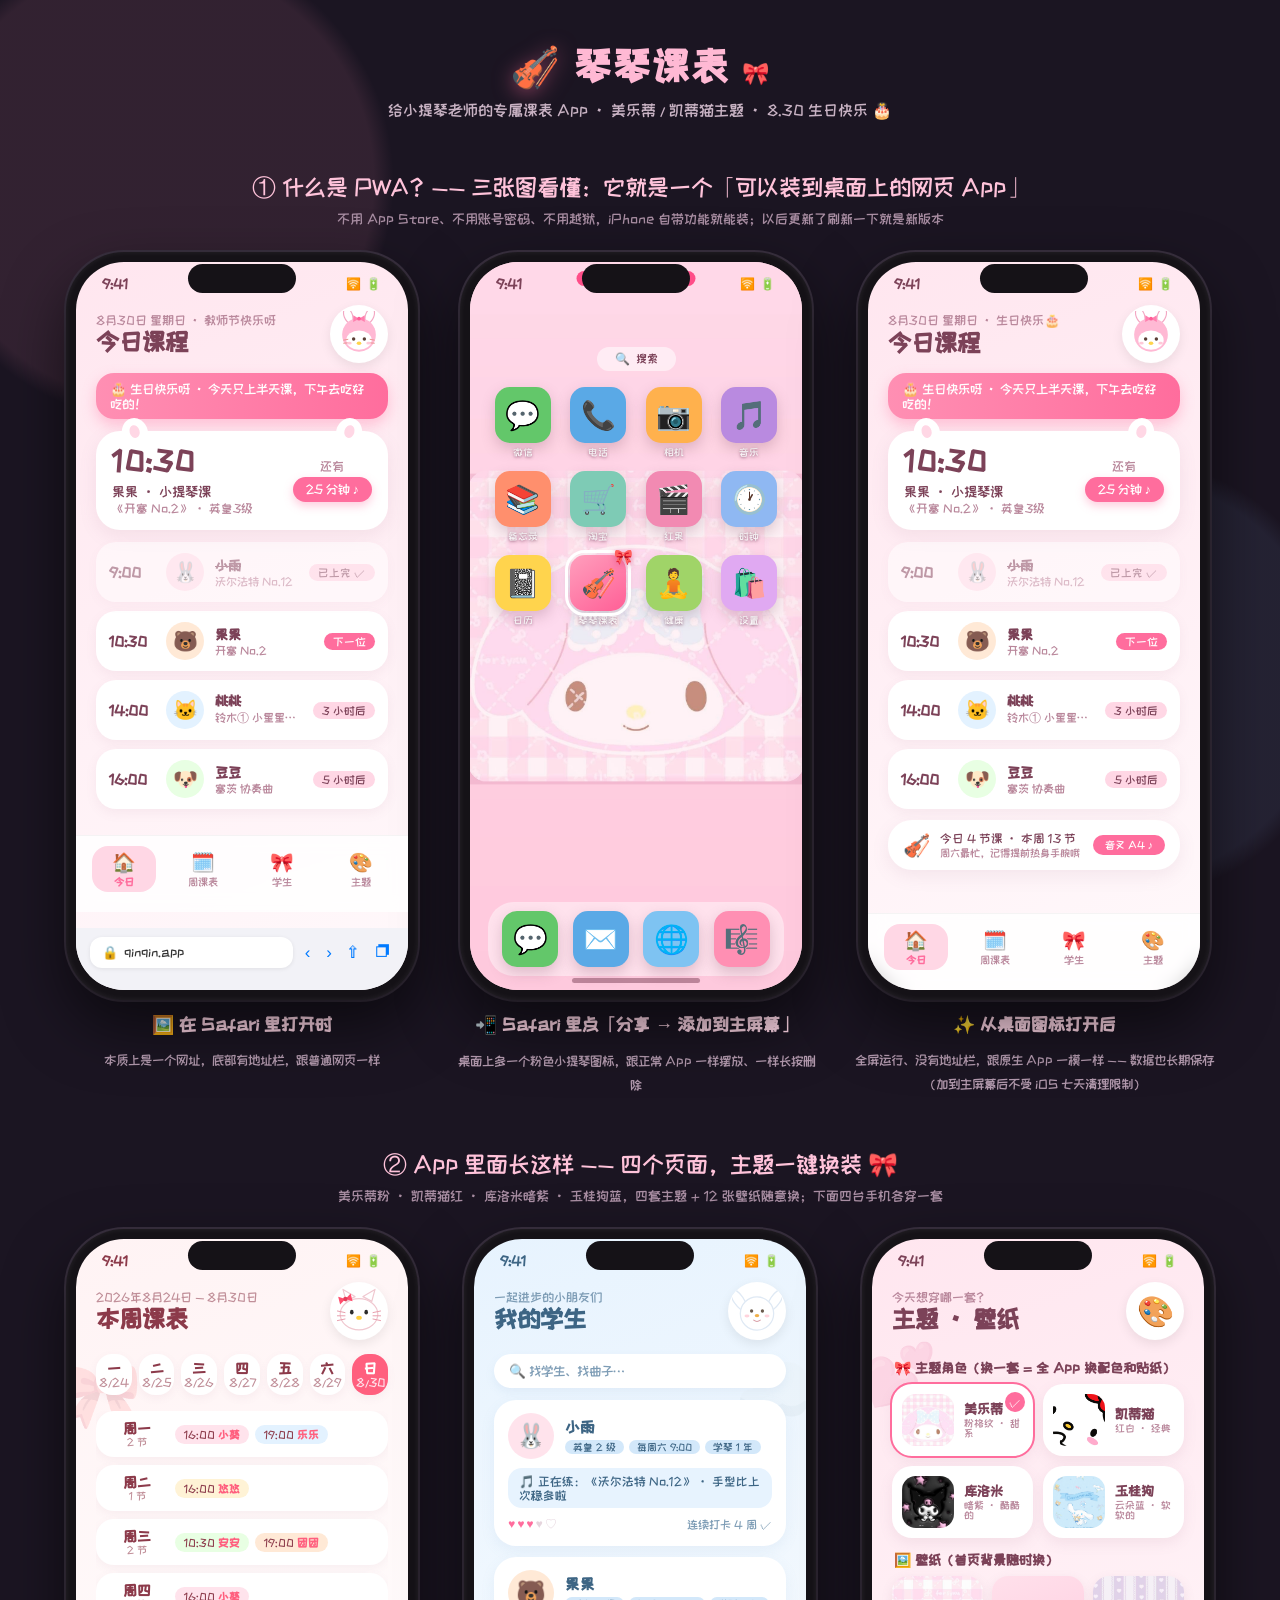
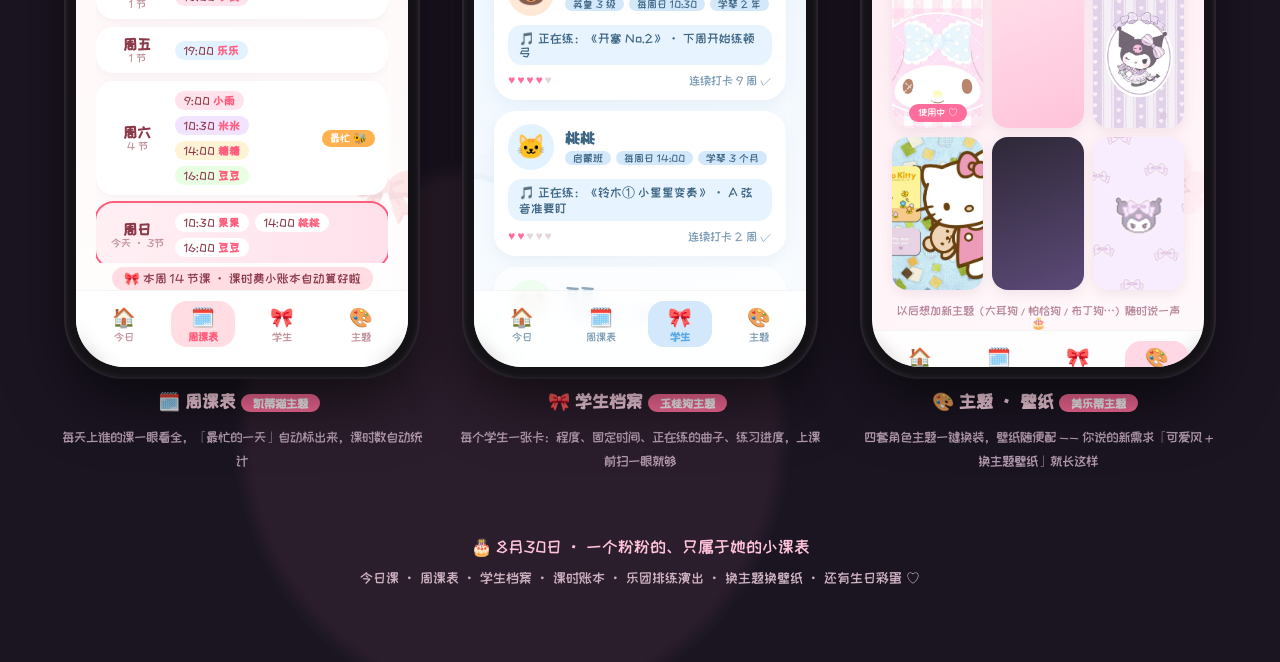
==== mockup/share.html @ 8aebed4a "琴琴课表 v1：给小提琴老师的可爱风课表 PWA - 四主题换装（美乐蒂/凯蒂猫/库洛米/玉桂狗）+ 9 张壁纸，站酷快乐体 - 今日课（倒计时/打卡+小记录）、周课表、学生档案（地点/时间区间/转场" ====
<!DOCTYPE html>
<html lang="zh-CN">
<head>
<meta charset="UTF-8">
<meta name="viewport" content="width=device-width, initial-scale=1.0">
<title>琴琴课表 🎻</title>
<style>
@font-face{
  font-family:'ZCOOL';
  src:url('assets/zcool.woff2') format('woff2');
  font-display:swap;
}
*{margin:0;padding:0;box-sizing:border-box}
body{
  font-family:'ZCOOL','Yuanti SC','PingFang SC','Microsoft YaHei',sans-serif;
  background:#1b1522;
  background-image:
    radial-gradient(circle at 12% 8%, rgba(255,143,179,.10) 0 220px, transparent 240px),
    radial-gradient(circle at 88% 30%, rgba(150,190,255,.08) 0 200px, transparent 220px),
    radial-gradient(circle at 40% 90%, rgba(255,143,179,.07) 0 260px, transparent 280px);
  color:#f2e9f0;
  padding:44px 30px 70px;
}
.wrap{max-width:1760px;margin:0 auto}
.hero{text-align:center;margin-bottom:14px}
.hero h1{font-size:40px;color:#ffb9d4;letter-spacing:2px}
.hero h1 .violin{filter:drop-shadow(0 4px 10px rgba(255,109,157,.5))}
.hero p{margin-top:10px;font-size:16px;color:#c9b3c4}
.sec{margin-top:52px}
.sec-t{font-size:24px;color:#ffc3da;margin-bottom:8px;text-align:center}
.sec-s{font-size:14px;color:#a98ea3;text-align:center;margin-bottom:26px}
.row{display:flex;gap:38px;flex-wrap:wrap;justify-content:center;align-items:flex-start}
.item{display:flex;flex-direction:column;align-items:center;gap:14px}
.item h3{font-size:18px;color:#ffd7e7}
.item p{font-size:13.5px;color:#b39aae;max-width:360px;text-align:center;line-height:1.75}
.tag{display:inline-block;background:#ff6d9d;color:#fff;font-size:12px;border-radius:20px;padding:3px 12px;margin-right:6px}

/* ---------------- 手机框 ---------------- */
.phone{
  width:352px;height:748px;background:#151217;border-radius:58px;padding:10px;
  box-shadow:0 26px 60px rgba(0,0,0,.55), 0 0 0 2px #3a3140, inset 0 0 6px rgba(255,255,255,.08);
  position:relative;flex-shrink:0;
}
.screen{
  width:100%;height:100%;border-radius:48px;overflow:hidden;position:relative;
  background:linear-gradient(160deg,var(--bg1) 0%,var(--bg2) 100%);
  display:flex;flex-direction:column;
}
.island{position:absolute;top:12px;left:50%;transform:translateX(-50%);width:108px;height:29px;background:#151217;border-radius:18px;z-index:60}
.homebar{position:absolute;bottom:7px;left:50%;transform:translateX(-50%);width:128px;height:5px;border-radius:3px;background:var(--hb);z-index:60}
.sb{display:flex;justify-content:space-between;align-items:center;padding:15px 26px 4px;font-size:14px;font-weight:700;color:var(--text);position:relative;z-index:50}
.sb .ic{letter-spacing:1px;font-size:12px}
.deco{position:absolute;z-index:1;user-select:none;pointer-events:none}

/* ---------------- 主题变量 ---------------- */
.t-melody{--bg1:#ffe6ef;--bg2:#fff9fb;--accent:#ff6d9d;--accent2:#ff8fb3;--chip:#ffd7e5;--text:#7c4258;--sub:#b9879b;--card:#ffffff;--hb:rgba(124,66,88,.35)}
.t-kitty{--bg1:#fff3f4;--bg2:#ffffff;--accent:#ff5f7e;--accent2:#ff8298;--chip:#ffdde3;--text:#8c3a4a;--sub:#c08e98;--card:#ffffff;--hb:rgba(140,58,74,.35)}
.t-kuromi{--bg1:#2e2837;--bg2:#403a4c;--accent:#c79bee;--accent2:#a97fe0;--chip:#4a4258;--text:#f3ecfb;--sub:#a997c2;--card:#463f54;--hb:rgba(243,236,251,.4)}
.t-cinnamo{--bg1:#e7f3fe;--bg2:#fbfdff;--accent:#5aa9e6;--accent2:#82bff0;--chip:#d3e8fa;--text:#3d6584;--sub:#7d9cb5;--card:#ffffff;--hb:rgba(61,101,132,.35)}

/* ---------------- 通用组件 ---------------- */
.pagehead{display:flex;justify-content:space-between;align-items:center;padding:10px 20px 6px;position:relative;z-index:2}
.pagehead .dt{font-size:13px;color:var(--sub)}
.pagehead h2{font-size:25px;color:var(--text);margin-top:2px}
.pagehead .sticker{width:58px;height:58px;border-radius:50%;background:#fff;box-shadow:0 4px 12px rgba(0,0,0,.08);display:flex;align-items:center;justify-content:center;overflow:hidden}
.pill{display:inline-flex;align-items:center;gap:4px;background:var(--chip);color:var(--text);border-radius:20px;padding:4px 12px;font-size:12.5px}
.pill.acc{background:var(--accent);color:#fff}
.card{background:var(--card);border-radius:24px;box-shadow:0 6px 18px rgba(150,100,125,.10)}
.tabbar{
  margin-top:auto;position:relative;z-index:5;
  display:flex;justify-content:space-around;align-items:center;
  background:rgba(255,255,255,.82);backdrop-filter:blur(8px);
  padding:10px 8px 20px;border-top:1.5px solid rgba(0,0,0,.04);
}
.t-kuromi .tabbar{background:rgba(70,63,84,.82)}
.tab{display:flex;flex-direction:column;align-items:center;gap:2px;font-size:11px;color:var(--sub);width:64px;padding:5px 0;border-radius:16px}
.tab .ti{font-size:19px}
.tab.on{background:var(--chip);color:var(--accent);font-weight:700}
.t-kuromi .tab.on{background:var(--chip);color:var(--accent)}

/* ---------------- 今日页 ---------------- */
.birthday{margin:4px 20px 0;display:flex;align-items:center;gap:8px;background:linear-gradient(90deg,var(--accent2),var(--accent));color:#fff;border-radius:18px;padding:8px 14px;font-size:13.5px;box-shadow:0 6px 14px rgba(255,109,157,.35);position:relative;z-index:2}
.nextcard{margin:12px 20px 0;padding:15px 16px;position:relative;z-index:2}
.nextcard .nc-top{display:flex;justify-content:space-between;align-items:center}
.nc-time{font-size:30px;color:var(--text);font-weight:700;letter-spacing:1px}
.ear{position:absolute;top:-13px;width:26px;height:30px;background:var(--card);border-radius:50%;z-index:-1}
.ear::after{content:'';position:absolute;inset:7px 8px 10px;background:var(--chip);border-radius:50%}
.ear.l{left:26px;transform:rotate(-16deg)}
.ear.r{right:26px;transform:rotate(16deg)}
.nc-info{margin-top:8px;font-size:14.5px;color:var(--text)}
.nc-info .st{color:var(--sub);font-size:12.5px;margin-top:3px}
.nc-cd{display:flex;flex-direction:column;align-items:center;gap:4px}
.nc-cd .num{font-size:13px;color:var(--sub)}
.cdchip{background:var(--accent);color:#fff;border-radius:20px;padding:5px 13px;font-size:13px;box-shadow:0 4px 10px rgba(255,109,157,.35)}
.lList{margin:12px 20px 0;position:relative;z-index:2}
.lrow{display:flex;align-items:center;gap:11px;padding:11px 13px;border-radius:20px;margin-bottom:9px;background:var(--card);box-shadow:0 4px 12px rgba(150,100,125,.08)}
.lrow .lt{font-size:15px;font-weight:700;color:var(--text);width:46px}
.lrow .av{width:38px;height:38px;border-radius:50%;display:flex;align-items:center;justify-content:center;font-size:20px;flex-shrink:0}
.lrow .li{flex:1;min-width:0}
.lrow .nm{font-size:14.5px;color:var(--text);font-weight:700}
.lrow .pc{font-size:12px;color:var(--sub);margin-top:2px;white-space:nowrap;overflow:hidden;text-overflow:ellipsis}
.lrow.done{opacity:.5}
.lrow.done .nm{text-decoration:line-through}
.lrow .st-chip{font-size:11.5px;border-radius:16px;padding:3px 9px;background:var(--chip);color:var(--text);flex-shrink:0}
.lrow .st-chip.now{background:var(--accent);color:#fff}

/* ---------------- 周课表 ---------------- */
.days{display:flex;gap:7px;padding:8px 20px 4px;position:relative;z-index:2}
.day{flex:1;text-align:center;border-radius:16px;padding:7px 0 6px;background:var(--card);color:var(--sub);font-size:12.5px;box-shadow:0 3px 8px rgba(150,100,125,.07)}
.day b{display:block;font-size:15px;color:var(--text)}
.day.today{background:var(--accent);color:#ffe3ec}
.day.today b{color:#fff}
.week{margin:12px 20px 0;position:relative;z-index:2;overflow:hidden}
.wrow{display:flex;align-items:center;gap:10px;padding:10px 13px;border-radius:18px;margin-bottom:8px;background:var(--card);box-shadow:0 3px 10px rgba(150,100,125,.07)}
.wrow .wd{width:56px;text-align:center;flex-shrink:0}
.wrow .wd .n{font-size:15px;font-weight:700;color:var(--text)}
.wrow .wd .d{font-size:11px;color:var(--sub)}
.wrow.today{background:linear-gradient(90deg,#fff0f4,#ffe0eb);outline:2px solid var(--accent)}
.wchips{display:flex;flex-wrap:wrap;gap:6px}
.wchip{font-size:11.5px;color:var(--text);background:var(--c,#ffe3ec);border-radius:14px;padding:4px 9px}
.wchip b{color:var(--accent)}
.wrow .busy{margin-left:auto;font-size:11px;color:#fff;background:#ffb14d;border-radius:12px;padding:2px 8px;flex-shrink:0}

/* ---------------- 学生页 ---------------- */
.search{margin:8px 20px 0;background:var(--card);border-radius:20px;padding:9px 15px;font-size:13.5px;color:var(--sub);position:relative;z-index:2;box-shadow:0 4px 10px rgba(120,160,200,.10)}
.slist{margin:12px 20px 0;position:relative;z-index:2}
.scard{padding:13px 14px;border-radius:22px;margin-bottom:11px;background:var(--card);box-shadow:0 5px 14px rgba(120,160,200,.10)}
.scard .top{display:flex;align-items:center;gap:11px}
.scard .av{width:46px;height:46px;border-radius:50%;display:flex;align-items:center;justify-content:center;font-size:24px;flex-shrink:0}
.scard .nm{font-size:16px;color:var(--text);font-weight:700}
.scard .chips{margin-top:5px;display:flex;gap:5px}
.scard .chips span{font-size:10.5px;background:var(--chip);color:var(--text);border-radius:12px;padding:2px 8px}
.scard .song{margin-top:9px;font-size:12.5px;color:var(--text);background:var(--bg1);border-radius:14px;padding:6px 11px}
.scard .meta{margin-top:8px;display:flex;justify-content:space-between;align-items:center;font-size:12px;color:var(--sub)}
.hearts{color:#ff6d9d;letter-spacing:2px}
.hearts .off{color:#e5d5dd}

/* ---------------- 主题页 ---------------- */
.tlabel{margin:14px 22px 8px;font-size:14px;color:var(--text);font-weight:700;position:relative;z-index:2}
.tgrid{margin:0 20px;display:grid;grid-template-columns:1fr 1fr;gap:10px;position:relative;z-index:2}
.tcard{border-radius:20px;padding:10px;display:flex;align-items:center;gap:10px;background:var(--card);box-shadow:0 5px 14px rgba(150,100,125,.10);position:relative;outline:2.5px solid transparent}
.tcard.sel{outline-color:var(--accent)}
.tcard .img{width:52px;height:52px;border-radius:14px;overflow:hidden;flex-shrink:0;display:flex;align-items:center;justify-content:center}
.tcard .img img{width:100%;height:100%;object-fit:cover}
.tcard .tn{font-size:14px;color:var(--text);font-weight:700}
.tcard .td{font-size:10.5px;color:var(--sub);margin-top:2px}
.tcard .ck{position:absolute;top:8px;right:8px;width:20px;height:20px;border-radius:50%;background:var(--accent);color:#fff;font-size:12px;display:flex;align-items:center;justify-content:center}
.wgrid{margin:0 20px;display:grid;grid-template-columns:repeat(3,1fr);gap:9px;position:relative;z-index:2}
.wthumb{border-radius:16px;overflow:hidden;position:relative;aspect-ratio:9/15;box-shadow:0 4px 12px rgba(150,100,125,.12)}
.wthumb img{width:100%;height:100%;object-fit:cover;display:block}
.wthumb .using{position:absolute;bottom:6px;left:50%;transform:translateX(-50%);background:var(--accent);color:#fff;font-size:10px;border-radius:12px;padding:2px 9px;white-space:nowrap}
.thint{margin:14px 22px 0;font-size:12px;color:var(--sub);text-align:center;position:relative;z-index:2}

/* ---------------- PWA 三兄弟 ---------------- */
.urlbar{
  margin-top:auto;position:relative;z-index:5;background:#f2f2f7;
  padding:9px 14px 22px;display:flex;align-items:center;gap:8px;
}
.urlbar .ub{flex:1;background:#fff;border-radius:12px;padding:8px 12px;font-size:13px;color:#333;display:flex;align-items:center;gap:6px;box-shadow:0 1px 4px rgba(0,0,0,.08)}
.urlbar .tools{display:flex;gap:16px;font-size:17px;color:#007aff;padding:0 4px}
.homewall{position:absolute;inset:0;background:url('assets/wall_melody_face.jpg') center/cover;z-index:0}
.homewall::after{content:'';position:absolute;inset:0;background:rgba(255,182,205,.18)}
.hs{position:relative;z-index:2;flex:1;display:flex;flex-direction:column;padding:52px 18px 0}
.hs .searchpill{align-self:center;background:rgba(255,255,255,.55);border-radius:20px;padding:5px 18px;font-size:12px;color:#7c4258;margin-bottom:16px}
.grid{display:grid;grid-template-columns:repeat(4,1fr);gap:14px 6px;justify-items:center}
.appitem{display:flex;flex-direction:column;align-items:center;gap:4px;width:64px}
.appicon{width:56px;height:56px;border-radius:15px;display:flex;align-items:center;justify-content:center;font-size:28px;box-shadow:0 6px 14px rgba(120,70,95,.25);position:relative}
.appitem .lb{font-size:10.5px;color:#fff;text-shadow:0 1px 3px rgba(120,60,90,.7)}
.appicon.mine{background:linear-gradient(145deg,#ff9fbd,#ff5f96)}
.appicon.mine::after{content:'🎀';position:absolute;top:-7px;right:-7px;font-size:15px;filter:drop-shadow(0 2px 3px rgba(200,60,110,.5))}
.appitem.mine .appicon{outline:3px solid #fff;outline-offset:2px;animation:none}
.mineflag{position:absolute;top:-24px;left:50%;transform:translateX(-50%);background:#ff4d88;color:#fff;font-size:10px;border-radius:10px;padding:2px 8px;white-space:nowrap}
.dock{margin-top:auto;margin-bottom:14px;background:rgba(255,255,255,.45);border-radius:26px;padding:9px 10px;display:grid;grid-template-columns:repeat(4,1fr);gap:6px;justify-items:center}

/* 壁纸格里的渐变缩略图 */
.wthumb.grad1{background:linear-gradient(160deg,#ffe0eb,#ffc3da)}
.wthumb.grad2{background:linear-gradient(160deg,#fff3f4,#ffccd6)}
.wthumb.grad3{background:linear-gradient(160deg,#2e2837,#5c4a78)}
.wthumb.grad4{background:linear-gradient(160deg,#e7f3fe,#b8dbf8)}

footer{margin-top:56px;text-align:center;font-size:14px;color:#cfb3c2;line-height:2}
footer .big{font-size:17px;color:#ffc3da}
</style>
</head>
<body>
<div class="wrap">

<div class="hero">
  <h1><span class="violin">🎻</span> 琴琴课表 <span style="font-size:22px">🎀</span></h1>
  <p>给小提琴老师的专属课表 App · 美乐蒂 / 凯蒂猫主题 · 8.30 生日快乐 🎂</p>
</div>

<!-- ============ PART 1: PWA 是什么 ============ -->
<div class="sec">
  <div class="sec-t">① 什么是 PWA？—— 三张图看懂：它就是一个「可以装到桌面上的网页 App」</div>
  <div class="sec-s">不用 App Store、不用账号密码、不用越狱，iPhone 自带功能就能装；以后更新了刷新一下就是新版本</div>
  <div class="row">

    <div class="item">
      <div class="phone"><div class="island"></div>
        <div class="screen t-melody">
          <div class="sb"><span>9:41</span><span class="ic">🛜 🔋</span></div>
          <div class="pagehead">
            <div><div class="dt">8月30日 星期日 · 教师节快乐呀</div><h2>今日课程</h2></div>
            <div class="sticker"><svg width="46" height="46" viewBox="0 0 120 120">
              <ellipse cx="32" cy="12" rx="11" ry="20" fill="#fff" stroke="#f3a7c3" stroke-width="3" transform="rotate(-20 32 12)"/>
              <ellipse cx="88" cy="12" rx="11" ry="20" fill="#fff" stroke="#f3a7c3" stroke-width="3" transform="rotate(20 88 12)"/>
              <circle cx="60" cy="62" r="44" fill="#ffb9d4"/>
              <ellipse cx="60" cy="76" rx="33" ry="25" fill="#fff"/>
              <circle cx="46" cy="73" r="4.5" fill="#5b4037"/><circle cx="74" cy="73" r="4.5" fill="#5b4037"/>
              <ellipse cx="60" cy="84" rx="6" ry="4.5" fill="#ffd44d"/>
              <g stroke="#e8938f" stroke-width="2.5" stroke-linecap="round">
                <line x1="20" y1="76" x2="31" y2="74"/><line x1="20" y1="84" x2="31" y2="83"/>
                <line x1="100" y1="76" x2="89" y2="74"/><line x1="100" y1="84" x2="89" y2="83"/>
              </g>
              <ellipse cx="35" cy="84" rx="6" ry="3.5" fill="#ffc9d8"/><ellipse cx="85" cy="84" rx="6" ry="3.5" fill="#ffc9d8"/>
              <g transform="translate(60 20)"><path d="M0 0 L-15 -9 L-15 9 Z" fill="#ff7fae"/><path d="M0 0 L15 -9 L15 9 Z" fill="#ff7fae"/><circle r="5" fill="#ff5c96"/></g>
            </svg></div>
          </div>
          <div class="birthday">🎂 生日快乐呀 · 今天只上半天课，下午去吃好吃的！</div>
          <div class="card nextcard"><span class="ear l"></span><span class="ear r"></span>
            <div class="nc-top">
              <div><div class="nc-time">10:30</div><div class="nc-info">果果 · 小提琴课<div class="st">《开塞 No.2》 · 英皇3级</div></div></div>
              <div class="nc-cd"><span class="num">还有</span><span class="cdchip">25 分钟 ♪</span></div>
            </div>
          </div>
          <div class="lList">
            <div class="lrow done"><div class="lt">9:00</div><div class="av" style="background:#ffe3ec">🐰</div><div class="li"><div class="nm">小雨</div><div class="pc">沃尔法特 No.12</div></div><span class="st-chip">已上完 ✓</span></div>
            <div class="lrow"><div class="lt">10:30</div><div class="av" style="background:#ffe9d6">🐻</div><div class="li"><div class="nm">果果</div><div class="pc">开塞 No.2</div></div><span class="st-chip now">下一位</span></div>
            <div class="lrow"><div class="lt">14:00</div><div class="av" style="background:#e3f2ff">🐱</div><div class="li"><div class="nm">桃桃</div><div class="pc">铃木① 小星星变奏</div></div><span class="st-chip">3 小时后</span></div>
            <div class="lrow"><div class="lt">16:00</div><div class="av" style="background:#e8ffe3">🐶</div><div class="li"><div class="nm">豆豆</div><div class="pc">塞茨 协奏曲</div></div><span class="st-chip">5 小时后</span></div>
          </div>
          <div class="tabbar">
            <div class="tab on"><span class="ti">🏠</span>今日</div>
            <div class="tab"><span class="ti">🗓️</span>周课表</div>
            <div class="tab"><span class="ti">🎀</span>学生</div>
            <div class="tab"><span class="ti">🎨</span>主题</div>
          </div>
          <div class="urlbar">
            <div class="ub">🔒 &nbsp;qinqin.app</div>
            <div class="tools"><span>‹</span><span>›</span><span>⇧</span><span>❐</span></div>
          </div>
        </div>
        <div class="homebar" style="display:none"></div>
      </div>
      <h3>🖼️ 在 Safari 里打开时</h3>
      <p>本质上是一个网址，底部有地址栏，跟普通网页一样</p>
    </div>

    <div class="item">
      <div class="phone"><div class="island"></div>
        <div class="screen t-melody" style="background:#fcd8e4">
          <div class="homewall"></div>
          <div class="sb" style="color:#7c4258"><span>9:41</span><span class="ic">🛜 🔋</span></div>
          <div class="hs">
            <div class="searchpill">🔍 &nbsp;搜索</div>
            <div class="grid">
              <div class="appitem"><div class="appicon" style="background:#63c76a">💬</div><span class="lb">微信</span></div>
              <div class="appitem"><div class="appicon" style="background:#5aa9e6">📞</div><span class="lb">电话</span></div>
              <div class="appitem"><div class="appicon" style="background:#ffb14d">📷</div><span class="lb">相机</span></div>
              <div class="appitem"><div class="appicon" style="background:#b98ae0">🎵</div><span class="lb">音乐</span></div>
              <div class="appitem"><div class="appicon" style="background:#ff8f6d">📚</div><span class="lb">备忘录</span></div>
              <div class="appitem"><div class="appicon" style="background:#7ecbb5">🛒</div><span class="lb">淘宝</span></div>
              <div class="appitem"><div class="appicon" style="background:#f28ab2">🎬</div><span class="lb">红果</span></div>
              <div class="appitem"><div class="appicon" style="background:#8fb8f2">🕐</div><span class="lb">时钟</span></div>
              <div class="appitem"><div class="appicon" style="background:#ffd44d">📓</div><span class="lb">日历</span></div>
              <div class="appitem mine">
                <span class="mineflag">👆 分享 → 添加到主屏幕</span>
                <div class="appicon mine">🎻</div><span class="lb">琴琴课表</span>
              </div>
              <div class="appitem"><div class="appicon" style="background:#a0d468">🧘</div><span class="lb">健康</span></div>
              <div class="appitem"><div class="appicon" style="background:#e0a9f2">🛍️</div><span class="lb">设置</span></div>
            </div>
            <div class="dock">
              <div class="appicon" style="background:#63c76a">💬</div>
              <div class="appicon" style="background:#5aa9e6">✉️</div>
              <div class="appicon" style="background:#7ec3f2">🌐</div>
              <div class="appicon" style="background:#ff8fb3">🎼</div>
            </div>
          </div>
          <div class="homebar" style="background:rgba(124,66,88,.5)"></div>
        </div>
      </div>
      <h3>📲 Safari 里点「分享 → 添加到主屏幕」</h3>
      <p>桌面上多一个粉色小提琴图标，跟正常 App 一样摆放、一样长按删除</p>
    </div>

    <div class="item">
      <div class="phone"><div class="island"></div>
        <div class="screen t-melody">
          <div class="sb"><span>9:41</span><span class="ic">🛜 🔋</span></div>
          <div class="pagehead">
            <div><div class="dt">8月30日 星期日 · 生日快乐🎂</div><h2>今日课程</h2></div>
            <div class="sticker"><svg width="46" height="46" viewBox="0 0 120 120">
              <ellipse cx="32" cy="12" rx="11" ry="20" fill="#fff" stroke="#f3a7c3" stroke-width="3" transform="rotate(-20 32 12)"/>
              <ellipse cx="88" cy="12" rx="11" ry="20" fill="#fff" stroke="#f3a7c3" stroke-width="3" transform="rotate(20 88 12)"/>
              <circle cx="60" cy="62" r="44" fill="#ffb9d4"/>
              <ellipse cx="60" cy="76" rx="33" ry="25" fill="#fff"/>
              <circle cx="46" cy="73" r="4.5" fill="#5b4037"/><circle cx="74" cy="73" r="4.5" fill="#5b4037"/>
              <ellipse cx="60" cy="84" rx="6" ry="4.5" fill="#ffd44d"/>
              <ellipse cx="35" cy="84" rx="6" ry="3.5" fill="#ffc9d8"/><ellipse cx="85" cy="84" rx="6" ry="3.5" fill="#ffc9d8"/>
              <g transform="translate(60 20)"><path d="M0 0 L-15 -9 L-15 9 Z" fill="#ff7fae"/><path d="M0 0 L15 -9 L15 9 Z" fill="#ff7fae"/><circle r="5" fill="#ff5c96"/></g>
            </svg></div>
          </div>
          <div class="birthday">🎂 生日快乐呀 · 今天只上半天课，下午去吃好吃的！</div>
          <div class="card nextcard"><span class="ear l"></span><span class="ear r"></span>
            <div class="nc-top">
              <div><div class="nc-time">10:30</div><div class="nc-info">果果 · 小提琴课<div class="st">《开塞 No.2》 · 英皇3级</div></div></div>
              <div class="nc-cd"><span class="num">还有</span><span class="cdchip">25 分钟 ♪</span></div>
            </div>
          </div>
          <div class="lList">
            <div class="lrow done"><div class="lt">9:00</div><div class="av" style="background:#ffe3ec">🐰</div><div class="li"><div class="nm">小雨</div><div class="pc">沃尔法特 No.12</div></div><span class="st-chip">已上完 ✓</span></div>
            <div class="lrow"><div class="lt">10:30</div><div class="av" style="background:#ffe9d6">🐻</div><div class="li"><div class="nm">果果</div><div class="pc">开塞 No.2</div></div><span class="st-chip now">下一位</span></div>
            <div class="lrow"><div class="lt">14:00</div><div class="av" style="background:#e3f2ff">🐱</div><div class="li"><div class="nm">桃桃</div><div class="pc">铃木① 小星星变奏</div></div><span class="st-chip">3 小时后</span></div>
            <div class="lrow"><div class="lt">16:00</div><div class="av" style="background:#e8ffe3">🐶</div><div class="li"><div class="nm">豆豆</div><div class="pc">塞茨 协奏曲</div></div><span class="st-chip">5 小时后</span></div>
          </div>
          <div class="lList" style="margin-top:2px">
            <div class="card" style="padding:12px 15px;display:flex;align-items:center;gap:10px">
              <span style="font-size:22px">🎻</span>
              <div style="flex:1;font-size:12.5px;color:#7c4258">今日 4 节课 · 本周 13 节<div style="color:#b9879b;font-size:11px;margin-top:2px">周六最忙，记得提前热身手腕哦</div></div>
              <span class="pill acc" style="font-size:11px">音叉 A4 ♪</span>
            </div>
          </div>
          <div class="tabbar">
            <div class="tab on"><span class="ti">🏠</span>今日</div>
            <div class="tab"><span class="ti">🗓️</span>周课表</div>
            <div class="tab"><span class="ti">🎀</span>学生</div>
            <div class="tab"><span class="ti">🎨</span>主题</div>
          </div>
        </div>
        <div class="homebar"></div>
      </div>
      <h3>✨ 从桌面图标打开后</h3>
      <p>全屏运行、没有地址栏，跟原生 App 一模一样 —— 数据也长期保存（加到主屏幕后不受 iOS 七天清理限制）</p>
    </div>

  </div>
</div>

<!-- ============ PART 2: App 内页 ============ -->
<div class="sec">
  <div class="sec-t">② App 里面长这样 —— 四个页面，主题一键换装 🎀</div>
  <div class="sec-s">美乐蒂粉 · 凯蒂猫红 · 库洛米暗紫 · 玉桂狗蓝，四套主题 + 12 张壁纸随意换；下面四台手机各穿一套</div>
  <div class="row">

    <!-- 周课表 · 凯蒂猫 -->
    <div class="item">
      <div class="phone"><div class="island"></div>
        <div class="screen t-kitty">
          <div class="deco" style="top:120px;left:-14px;font-size:64px;opacity:.14">🎀</div>
          <div class="deco" style="bottom:140px;right:-10px;font-size:54px;opacity:.12">🎀</div>
          <div class="sb"><span>9:41</span><span class="ic">🛜 🔋</span></div>
          <div class="pagehead">
            <div><div class="dt">2026年8月24日 — 8月30日</div><h2>本周课表</h2></div>
            <div class="sticker" style="background:#fff"><svg width="48" height="48" viewBox="0 0 120 120">
              <path d="M28 36 L20 6 L50 24 Z" fill="#fff" stroke="#f0c8d0" stroke-width="3" stroke-linejoin="round"/>
              <path d="M92 36 L100 6 L70 24 Z" fill="#fff" stroke="#f0c8d0" stroke-width="3" stroke-linejoin="round"/>
              <ellipse cx="60" cy="68" rx="47" ry="39" fill="#fff" stroke="#f0c8d0" stroke-width="3"/>
              <ellipse cx="42" cy="63" rx="4.5" ry="6" fill="#2b2b2b"/><ellipse cx="78" cy="63" rx="4.5" ry="6" fill="#2b2b2b"/>
              <ellipse cx="60" cy="77" rx="7" ry="5" fill="#ffcf3e"/>
              <g stroke="#e8a0ae" stroke-width="2.5" stroke-linecap="round">
                <line x1="6" y1="60" x2="25" y2="64"/><line x1="6" y1="72" x2="25" y2="72"/><line x1="6" y1="84" x2="25" y2="80"/>
                <line x1="114" y1="60" x2="95" y2="64"/><line x1="114" y1="72" x2="95" y2="72"/><line x1="114" y1="84" x2="95" y2="80"/>
              </g>
              <g transform="translate(26 30) rotate(-14)"><path d="M0 0 L-16 -10 L-16 10 Z" fill="#ff4d6d"/><path d="M0 0 L16 -10 L16 10 Z" fill="#ff4d6d"/><circle r="5.5" fill="#e63b58"/></g>
            </svg></div>
          </div>
          <div class="days">
            <div class="day"><b>一</b>8/24</div><div class="day"><b>二</b>8/25</div><div class="day"><b>三</b>8/26</div>
            <div class="day"><b>四</b>8/27</div><div class="day"><b>五</b>8/28</div><div class="day"><b>六</b>8/29</div>
            <div class="day today"><b>日</b>8/30</div>
          </div>
          <div class="week">
            <div class="wrow"><div class="wd"><div class="n">周一</div><div class="d">2 节</div></div><div class="wchips"><span class="wchip" style="--c:#ffe3ec">16:00 <b>小葵</b></span><span class="wchip" style="--c:#e3f2ff">19:00 <b>乐乐</b></span></div></div>
            <div class="wrow"><div class="wd"><div class="n">周二</div><div class="d">1 节</div></div><div class="wchips"><span class="wchip" style="--c:#fff3d6">16:00 <b>悠悠</b></span></div></div>
            <div class="wrow"><div class="wd"><div class="n">周三</div><div class="d">2 节</div></div><div class="wchips"><span class="wchip" style="--c:#e8ffe3">10:30 <b>安安</b></span><span class="wchip" style="--c:#ffe9d6">19:00 <b>团团</b></span></div></div>
            <div class="wrow"><div class="wd"><div class="n">周四</div><div class="d">1 节</div></div><div class="wchips"><span class="wchip" style="--c:#ffe3ec">16:00 <b>小葵</b></span></div></div>
            <div class="wrow"><div class="wd"><div class="n">周五</div><div class="d">1 节</div></div><div class="wchips"><span class="wchip" style="--c:#e3f2ff">19:00 <b>乐乐</b></span></div></div>
            <div class="wrow"><div class="wd"><div class="n">周六</div><div class="d">4 节</div></div><div class="wchips"><span class="wchip" style="--c:#ffe3ec">9:00 <b>小雨</b></span><span class="wchip" style="--c:#f2e3ff">10:30 <b>米米</b></span><span class="wchip" style="--c:#fff3d6">14:00 <b>糖糖</b></span><span class="wchip" style="--c:#e8ffe3">16:00 <b>豆豆</b></span></div><span class="busy">最忙 🐝</span></div>
            <div class="wrow today"><div class="wd"><div class="n">周日</div><div class="d">今天 · 3节</div></div><div class="wchips"><span class="wchip" style="--c:#fff;background:#fff">10:30 <b>果果</b></span><span class="wchip" style="--c:#fff;background:#fff">14:00 <b>桃桃</b></span><span class="wchip" style="--c:#fff;background:#fff">16:00 <b>豆豆</b></span></div></div>
          </div>
          <div style="margin:4px 20px 0;text-align:center;position:relative;z-index:2">
            <span class="pill">🎀 本周 14 节课 · 课时费小账本自动算好啦</span>
          </div>
          <div class="tabbar">
            <div class="tab"><span class="ti">🏠</span>今日</div>
            <div class="tab on"><span class="ti">🗓️</span>周课表</div>
            <div class="tab"><span class="ti">🎀</span>学生</div>
            <div class="tab"><span class="ti">🎨</span>主题</div>
          </div>
        </div>
        <div class="homebar"></div>
      </div>
      <h3>🗓️ 周课表 <span class="tag">凯蒂猫主题</span></h3>
      <p>每天上谁的课一眼看全，「最忙的一天」自动标出来，课时数自动统计</p>
    </div>

    <!-- 学生页 · 玉桂狗 -->
    <div class="item">
      <div class="phone"><div class="island"></div>
        <div class="screen t-cinnamo">
          <div class="deco" style="top:110px;right:-16px;font-size:70px;opacity:.15">☁️</div>
          <div class="deco" style="bottom:170px;left:-12px;font-size:56px;opacity:.13">☁️</div>
          <div class="sb"><span>9:41</span><span class="ic">🛜 🔋</span></div>
          <div class="pagehead">
            <div><div class="dt">一起进步的小朋友们</div><h2>我的学生</h2></div>
            <div class="sticker"><svg width="50" height="50" viewBox="0 0 120 120">
              <ellipse cx="16" cy="34" rx="12" ry="30" fill="#fff" stroke="#dfe9f4" stroke-width="3" transform="rotate(-34 16 34)"/>
              <ellipse cx="104" cy="34" rx="12" ry="30" fill="#fff" stroke="#dfe9f4" stroke-width="3" transform="rotate(34 104 34)"/>
              <circle cx="60" cy="66" r="40" fill="#fff" stroke="#dfe9f4" stroke-width="3"/>
              <circle cx="47" cy="60" r="4" fill="#6b5b4d"/><circle cx="73" cy="60" r="4" fill="#6b5b4d"/>
              <ellipse cx="60" cy="71" rx="5.5" ry="4" fill="#f0b04a"/>
              <ellipse cx="36" cy="72" rx="6" ry="3.5" fill="#ffd3dc"/><ellipse cx="84" cy="72" rx="6" ry="3.5" fill="#ffd3dc"/>
              <path d="M52 82 Q60 88 68 82" stroke="#d9a0a8" stroke-width="2.5" fill="none" stroke-linecap="round"/>
            </svg></div>
          </div>
          <div class="search">🔍 找学生、找曲子…</div>
          <div class="slist">
            <div class="scard">
              <div class="top"><div class="av" style="background:#ffe3ec">🐰</div>
                <div><div class="nm">小雨</div><div class="chips"><span>英皇 2 级</span><span>每周六 9:00</span><span>学琴 1 年</span></div></div>
              </div>
              <div class="song">🎵 正在练：《沃尔法特 No.12》 · 手型比上次稳多啦</div>
              <div class="meta"><span class="hearts">♥♥♥<span class="off">♥♡</span></span><span>连续打卡 4 周 ✓</span></div>
            </div>
            <div class="scard">
              <div class="top"><div class="av" style="background:#ffe9d6">🐻</div>
                <div><div class="nm">果果</div><div class="chips"><span>英皇 3 级</span><span>每周日 10:30</span><span>学琴 2 年</span></div></div>
              </div>
              <div class="song">🎵 正在练：《开塞 No.2》 · 下周开始练顿弓</div>
              <div class="meta"><span class="hearts">♥♥♥♥<span class="off">♥</span></span><span>连续打卡 9 周 ✓</span></div>
            </div>
            <div class="scard">
              <div class="top"><div class="av" style="background:#e3f2ff">🐱</div>
                <div><div class="nm">桃桃</div><div class="chips"><span>启蒙班</span><span>每周日 14:00</span><span>学琴 3 个月</span></div></div>
              </div>
              <div class="song">🎵 正在练：《铃木① 小星星变奏》 · A 弦音准要盯</div>
              <div class="meta"><span class="hearts">♥♥<span class="off">♥♥♥</span></span><span>连续打卡 2 周 ✓</span></div>
            </div>
            <div class="scard" style="opacity:.55;margin-bottom:-58px">
              <div class="top"><div class="av" style="background:#e8ffe3">🐶</div>
                <div><div class="nm">豆豆</div><div class="chips"><span>英皇 5 级</span><span>每周日 16:00</span></div></div>
              </div>
            </div>
          </div>
          <div class="tabbar">
            <div class="tab"><span class="ti">🏠</span>今日</div>
            <div class="tab"><span class="ti">🗓️</span>周课表</div>
            <div class="tab on"><span class="ti">🎀</span>学生</div>
            <div class="tab"><span class="ti">🎨</span>主题</div>
          </div>
        </div>
        <div class="homebar"></div>
      </div>
      <h3>🎀 学生档案 <span class="tag">玉桂狗主题</span></h3>
      <p>每个学生一张卡：程度、固定时间、正在练的曲子、练习进度，上课前扫一眼就够</p>
    </div>

    <!-- 主题页 · 美乐蒂 -->
    <div class="item">
      <div class="phone"><div class="island"></div>
        <div class="screen t-melody">
          <div class="deco" style="top:100px;left:-10px;font-size:60px;opacity:.13">💕</div>
          <div class="deco" style="bottom:150px;right:-8px;font-size:52px;opacity:.13">🌸</div>
          <div class="sb"><span>9:41</span><span class="ic">🛜 🔋</span></div>
          <div class="pagehead">
            <div><div class="dt">今天想穿哪一套？</div><h2>主题 · 壁纸</h2></div>
            <div class="sticker"><span style="font-size:30px">🎨</span></div>
          </div>
          <div class="tlabel">🎀 主题角色（换一套 = 全 App 换配色和贴纸）</div>
          <div class="tgrid">
            <div class="tcard sel">
              <span class="ck">✓</span>
              <div class="img"><img src="assets/wall_melody.jpg" alt=""></div>
              <div><div class="tn">美乐蒂</div><div class="td">粉格纹 · 甜系</div></div>
            </div>
            <div class="tcard">
              <div class="img"><img src="assets/wall_kitty_tall.jpg" alt=""></div>
              <div><div class="tn">凯蒂猫</div><div class="td">红白 · 经典</div></div>
            </div>
            <div class="tcard">
              <div class="img" style="background:#2e2837"><img src="assets/wall_kuromi_star.jpg" alt=""></div>
              <div><div class="tn">库洛米</div><div class="td">暗紫 · 酷酷的</div></div>
            </div>
            <div class="tcard">
              <div class="img" style="background:#e7f3fe"><img src="assets/wall_cinnamo.jpg" alt=""></div>
              <div><div class="tn">玉桂狗</div><div class="td">云朵蓝 · 软软的</div></div>
            </div>
          </div>
          <div class="tlabel">🖼️ 壁纸（首页背景随时换）</div>
          <div class="wgrid">
            <div class="wthumb"><img src="assets/wall_melody.jpg" alt=""><span class="using">使用中 ♡</span></div>
            <div class="wthumb grad1"></div>
            <div class="wthumb"><img src="assets/wall_kuromi_stripe.jpg" alt=""></div>
            <div class="wthumb"><img src="assets/wall_kitty_flower.jpg" alt=""></div>
            <div class="wthumb grad3"></div>
            <div class="wthumb"><img src="assets/wall_kuromi_pixel.jpg" alt=""></div>
          </div>
          <div class="thint">以后想加新主题（大耳狗 / 帕恰狗 / 布丁狗…）随时说一声 🎂</div>
          <div class="tabbar">
            <div class="tab"><span class="ti">🏠</span>今日</div>
            <div class="tab"><span class="ti">🗓️</span>周课表</div>
            <div class="tab"><span class="ti">🎀</span>学生</div>
            <div class="tab on"><span class="ti">🎨</span>主题</div>
          </div>
        </div>
        <div class="homebar"></div>
      </div>
      <h3>🎨 主题 · 壁纸 <span class="tag">美乐蒂主题</span></h3>
      <p>四套角色主题一键换装，壁纸随便配 —— 你说的新需求「可爱风 + 换主题壁纸」就长这样</p>
    </div>

  </div>
</div>

<footer>
  <div class="big">🎂 8月30日 · 一个粉粉的、只属于她的小课表</div>
  今日课 · 周课表 · 学生档案 · 课时账本 · 乐团排练演出 · 换主题换壁纸 · 还有生日彩蛋 ♡
</footer>

</div>
</body>
</html>
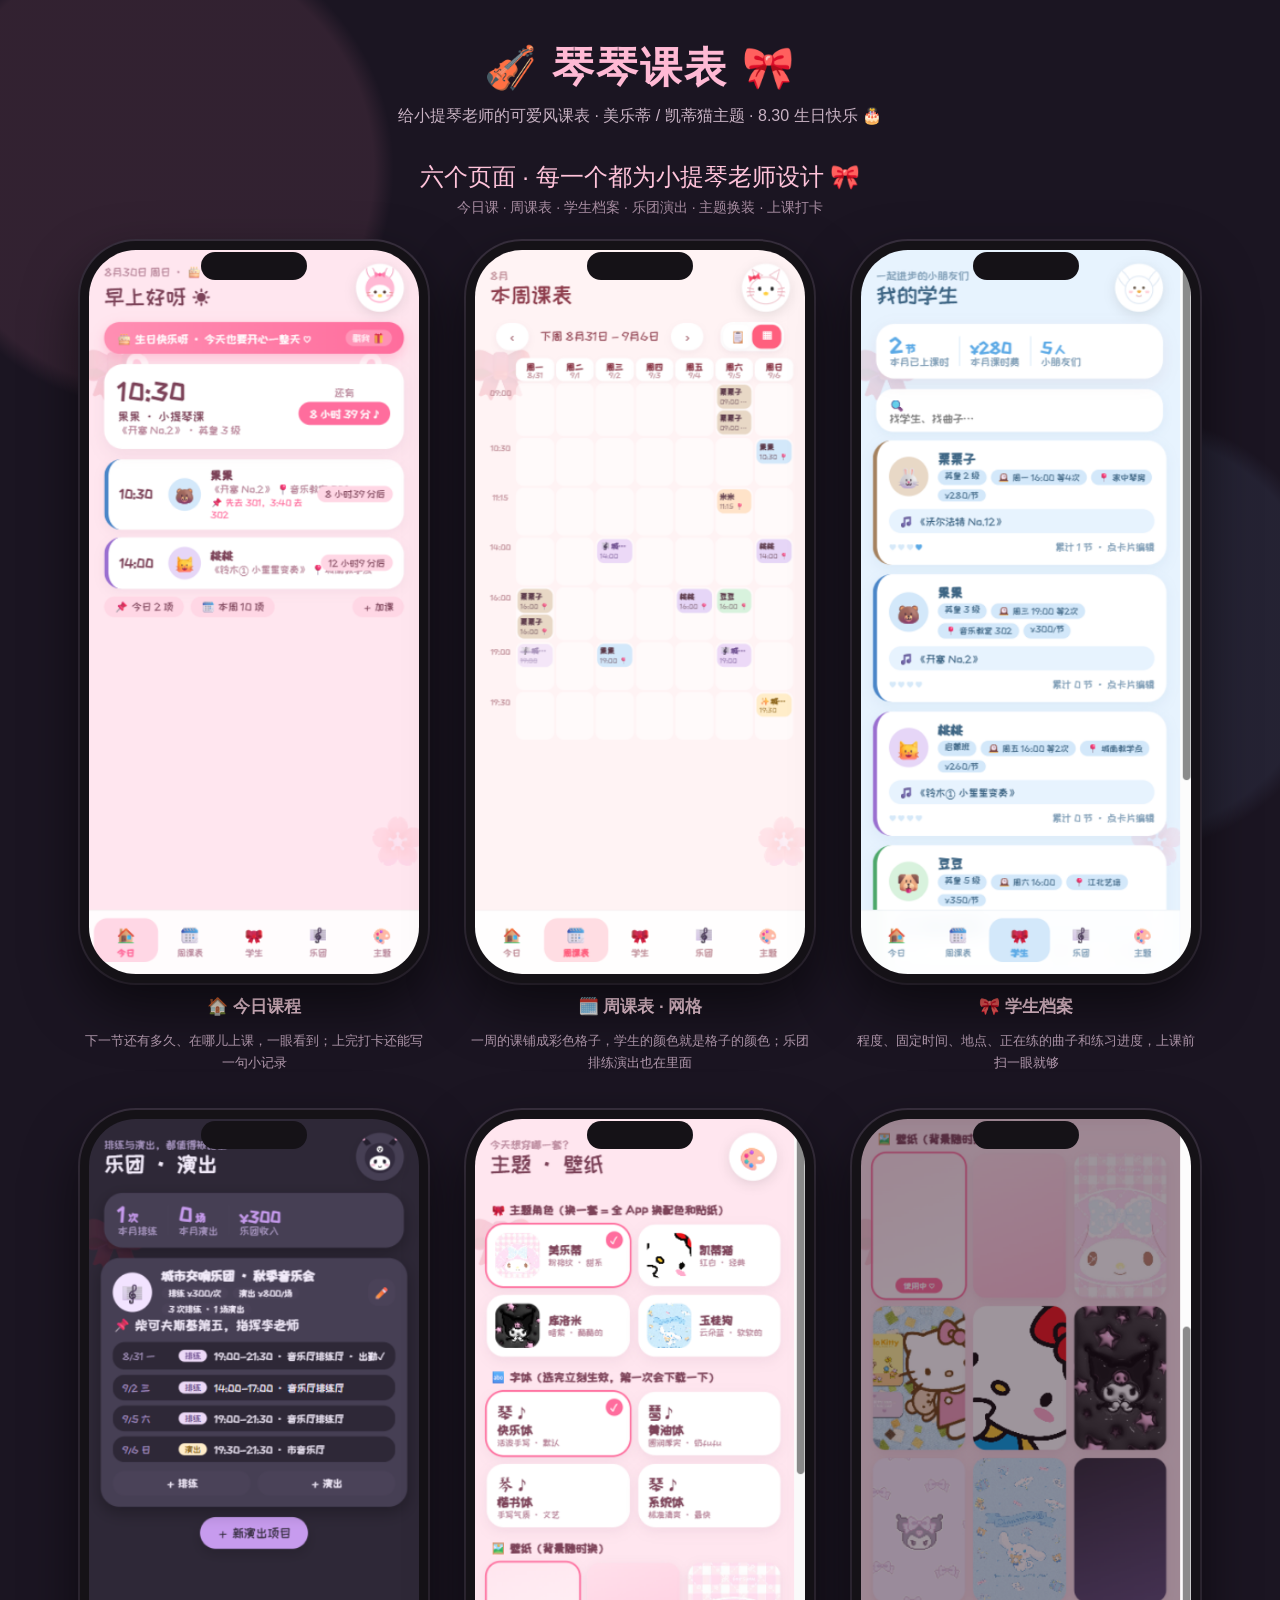
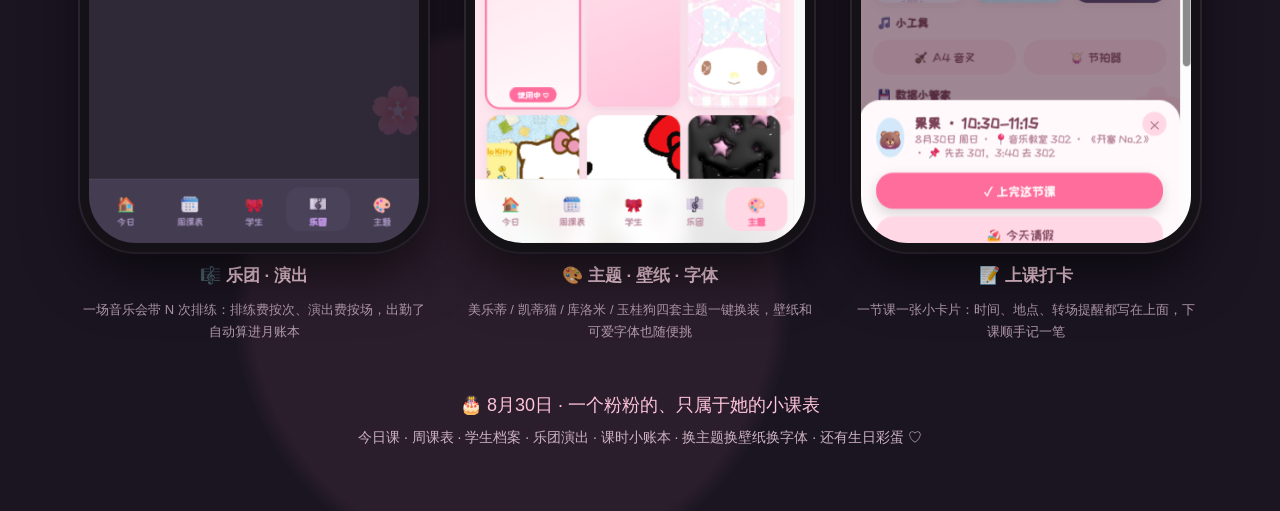
==== commit 0480dad3: "宣传图重制：去掉PWA科普改通用功能介绍，六台手机用真实页面截图（mock数据），朋友圈版1080宽" ====
--- a/mockup/share.html
+++ b/mockup/share.html
@@ -2,513 +2,86 @@
 <html lang="zh-CN">
 <head>
 <meta charset="UTF-8">
-<meta name="viewport" content="width=device-width, initial-scale=1.0">
-<title>琴琴课表 🎻</title>
+<title>琴琴课表 · 宣传图</title>
 <style>
-@font-face{
-  font-family:'ZCOOL';
-  src:url('assets/zcool.woff2') format('woff2');
-  font-display:swap;
-}
 *{margin:0;padding:0;box-sizing:border-box}
 body{
-  font-family:'ZCOOL','Yuanti SC','PingFang SC','Microsoft YaHei',sans-serif;
+  font-family:'PingFang SC','Microsoft YaHei',sans-serif;
   background:#1b1522;
   background-image:
     radial-gradient(circle at 12% 8%, rgba(255,143,179,.10) 0 220px, transparent 240px),
     radial-gradient(circle at 88% 30%, rgba(150,190,255,.08) 0 200px, transparent 220px),
     radial-gradient(circle at 40% 90%, rgba(255,143,179,.07) 0 260px, transparent 280px);
-  color:#f2e9f0;
-  padding:44px 30px 70px;
+  color:#f2e9f0;padding:40px 30px 60px;
 }
 .wrap{max-width:1760px;margin:0 auto}
-.hero{text-align:center;margin-bottom:14px}
-.hero h1{font-size:40px;color:#ffb9d4;letter-spacing:2px}
-.hero h1 .violin{filter:drop-shadow(0 4px 10px rgba(255,109,157,.5))}
+.hero{text-align:center;margin-bottom:10px}
+.hero h1{font-size:42px;color:#ffb9d4;letter-spacing:2px}
 .hero p{margin-top:10px;font-size:16px;color:#c9b3c4}
-.sec{margin-top:52px}
-.sec-t{font-size:24px;color:#ffc3da;margin-bottom:8px;text-align:center}
-.sec-s{font-size:14px;color:#a98ea3;text-align:center;margin-bottom:26px}
-.row{display:flex;gap:38px;flex-wrap:wrap;justify-content:center;align-items:flex-start}
-.item{display:flex;flex-direction:column;align-items:center;gap:14px}
-.item h3{font-size:18px;color:#ffd7e7}
-.item p{font-size:13.5px;color:#b39aae;max-width:360px;text-align:center;line-height:1.75}
-.tag{display:inline-block;background:#ff6d9d;color:#fff;font-size:12px;border-radius:20px;padding:3px 12px;margin-right:6px}
-
-/* ---------------- 手机框 ---------------- */
+.sec{margin-top:34px}
+.sec-t{font-size:24px;color:#ffc3da;margin-bottom:6px;text-align:center}
+.sec-s{font-size:14px;color:#a98ea3;text-align:center;margin-bottom:24px}
+.row{display:flex;gap:36px;flex-wrap:wrap;justify-content:center;align-items:flex-start}
+.item{display:flex;flex-direction:column;align-items:center;gap:12px}
+.item h3{font-size:17px;color:#ffd7e7}
+.item p{font-size:13px;color:#b39aae;max-width:350px;text-align:center;line-height:1.7}
 .phone{
-  width:352px;height:748px;background:#151217;border-radius:58px;padding:10px;
-  box-shadow:0 26px 60px rgba(0,0,0,.55), 0 0 0 2px #3a3140, inset 0 0 6px rgba(255,255,255,.08);
-  position:relative;flex-shrink:0;
+  width:348px;height:742px;background:#151217;border-radius:56px;padding:9px;
+  box-shadow:0 24px 54px rgba(0,0,0,.55), 0 0 0 2px #3a3140;position:relative;flex-shrink:0;
 }
-.screen{
-  width:100%;height:100%;border-radius:48px;overflow:hidden;position:relative;
-  background:linear-gradient(160deg,var(--bg1) 0%,var(--bg2) 100%);
-  display:flex;flex-direction:column;
-}
-.island{position:absolute;top:12px;left:50%;transform:translateX(-50%);width:108px;height:29px;background:#151217;border-radius:18px;z-index:60}
-.homebar{position:absolute;bottom:7px;left:50%;transform:translateX(-50%);width:128px;height:5px;border-radius:3px;background:var(--hb);z-index:60}
-.sb{display:flex;justify-content:space-between;align-items:center;padding:15px 26px 4px;font-size:14px;font-weight:700;color:var(--text);position:relative;z-index:50}
-.sb .ic{letter-spacing:1px;font-size:12px}
-.deco{position:absolute;z-index:1;user-select:none;pointer-events:none}
-
-/* ---------------- 主题变量 ---------------- */
-.t-melody{--bg1:#ffe6ef;--bg2:#fff9fb;--accent:#ff6d9d;--accent2:#ff8fb3;--chip:#ffd7e5;--text:#7c4258;--sub:#b9879b;--card:#ffffff;--hb:rgba(124,66,88,.35)}
-.t-kitty{--bg1:#fff3f4;--bg2:#ffffff;--accent:#ff5f7e;--accent2:#ff8298;--chip:#ffdde3;--text:#8c3a4a;--sub:#c08e98;--card:#ffffff;--hb:rgba(140,58,74,.35)}
-.t-kuromi{--bg1:#2e2837;--bg2:#403a4c;--accent:#c79bee;--accent2:#a97fe0;--chip:#4a4258;--text:#f3ecfb;--sub:#a997c2;--card:#463f54;--hb:rgba(243,236,251,.4)}
-.t-cinnamo{--bg1:#e7f3fe;--bg2:#fbfdff;--accent:#5aa9e6;--accent2:#82bff0;--chip:#d3e8fa;--text:#3d6584;--sub:#7d9cb5;--card:#ffffff;--hb:rgba(61,101,132,.35)}
-
-/* ---------------- 通用组件 ---------------- */
-.pagehead{display:flex;justify-content:space-between;align-items:center;padding:10px 20px 6px;position:relative;z-index:2}
-.pagehead .dt{font-size:13px;color:var(--sub)}
-.pagehead h2{font-size:25px;color:var(--text);margin-top:2px}
-.pagehead .sticker{width:58px;height:58px;border-radius:50%;background:#fff;box-shadow:0 4px 12px rgba(0,0,0,.08);display:flex;align-items:center;justify-content:center;overflow:hidden}
-.pill{display:inline-flex;align-items:center;gap:4px;background:var(--chip);color:var(--text);border-radius:20px;padding:4px 12px;font-size:12.5px}
-.pill.acc{background:var(--accent);color:#fff}
-.card{background:var(--card);border-radius:24px;box-shadow:0 6px 18px rgba(150,100,125,.10)}
-.tabbar{
-  margin-top:auto;position:relative;z-index:5;
-  display:flex;justify-content:space-around;align-items:center;
-  background:rgba(255,255,255,.82);backdrop-filter:blur(8px);
-  padding:10px 8px 20px;border-top:1.5px solid rgba(0,0,0,.04);
-}
-.t-kuromi .tabbar{background:rgba(70,63,84,.82)}
-.tab{display:flex;flex-direction:column;align-items:center;gap:2px;font-size:11px;color:var(--sub);width:64px;padding:5px 0;border-radius:16px}
-.tab .ti{font-size:19px}
-.tab.on{background:var(--chip);color:var(--accent);font-weight:700}
-.t-kuromi .tab.on{background:var(--chip);color:var(--accent)}
-
-/* ---------------- 今日页 ---------------- */
-.birthday{margin:4px 20px 0;display:flex;align-items:center;gap:8px;background:linear-gradient(90deg,var(--accent2),var(--accent));color:#fff;border-radius:18px;padding:8px 14px;font-size:13.5px;box-shadow:0 6px 14px rgba(255,109,157,.35);position:relative;z-index:2}
-.nextcard{margin:12px 20px 0;padding:15px 16px;position:relative;z-index:2}
-.nextcard .nc-top{display:flex;justify-content:space-between;align-items:center}
-.nc-time{font-size:30px;color:var(--text);font-weight:700;letter-spacing:1px}
-.ear{position:absolute;top:-13px;width:26px;height:30px;background:var(--card);border-radius:50%;z-index:-1}
-.ear::after{content:'';position:absolute;inset:7px 8px 10px;background:var(--chip);border-radius:50%}
-.ear.l{left:26px;transform:rotate(-16deg)}
-.ear.r{right:26px;transform:rotate(16deg)}
-.nc-info{margin-top:8px;font-size:14.5px;color:var(--text)}
-.nc-info .st{color:var(--sub);font-size:12.5px;margin-top:3px}
-.nc-cd{display:flex;flex-direction:column;align-items:center;gap:4px}
-.nc-cd .num{font-size:13px;color:var(--sub)}
-.cdchip{background:var(--accent);color:#fff;border-radius:20px;padding:5px 13px;font-size:13px;box-shadow:0 4px 10px rgba(255,109,157,.35)}
-.lList{margin:12px 20px 0;position:relative;z-index:2}
-.lrow{display:flex;align-items:center;gap:11px;padding:11px 13px;border-radius:20px;margin-bottom:9px;background:var(--card);box-shadow:0 4px 12px rgba(150,100,125,.08)}
-.lrow .lt{font-size:15px;font-weight:700;color:var(--text);width:46px}
-.lrow .av{width:38px;height:38px;border-radius:50%;display:flex;align-items:center;justify-content:center;font-size:20px;flex-shrink:0}
-.lrow .li{flex:1;min-width:0}
-.lrow .nm{font-size:14.5px;color:var(--text);font-weight:700}
-.lrow .pc{font-size:12px;color:var(--sub);margin-top:2px;white-space:nowrap;overflow:hidden;text-overflow:ellipsis}
-.lrow.done{opacity:.5}
-.lrow.done .nm{text-decoration:line-through}
-.lrow .st-chip{font-size:11.5px;border-radius:16px;padding:3px 9px;background:var(--chip);color:var(--text);flex-shrink:0}
-.lrow .st-chip.now{background:var(--accent);color:#fff}
-
-/* ---------------- 周课表 ---------------- */
-.days{display:flex;gap:7px;padding:8px 20px 4px;position:relative;z-index:2}
-.day{flex:1;text-align:center;border-radius:16px;padding:7px 0 6px;background:var(--card);color:var(--sub);font-size:12.5px;box-shadow:0 3px 8px rgba(150,100,125,.07)}
-.day b{display:block;font-size:15px;color:var(--text)}
-.day.today{background:var(--accent);color:#ffe3ec}
-.day.today b{color:#fff}
-.week{margin:12px 20px 0;position:relative;z-index:2;overflow:hidden}
-.wrow{display:flex;align-items:center;gap:10px;padding:10px 13px;border-radius:18px;margin-bottom:8px;background:var(--card);box-shadow:0 3px 10px rgba(150,100,125,.07)}
-.wrow .wd{width:56px;text-align:center;flex-shrink:0}
-.wrow .wd .n{font-size:15px;font-weight:700;color:var(--text)}
-.wrow .wd .d{font-size:11px;color:var(--sub)}
-.wrow.today{background:linear-gradient(90deg,#fff0f4,#ffe0eb);outline:2px solid var(--accent)}
-.wchips{display:flex;flex-wrap:wrap;gap:6px}
-.wchip{font-size:11.5px;color:var(--text);background:var(--c,#ffe3ec);border-radius:14px;padding:4px 9px}
-.wchip b{color:var(--accent)}
-.wrow .busy{margin-left:auto;font-size:11px;color:#fff;background:#ffb14d;border-radius:12px;padding:2px 8px;flex-shrink:0}
-
-/* ---------------- 学生页 ---------------- */
-.search{margin:8px 20px 0;background:var(--card);border-radius:20px;padding:9px 15px;font-size:13.5px;color:var(--sub);position:relative;z-index:2;box-shadow:0 4px 10px rgba(120,160,200,.10)}
-.slist{margin:12px 20px 0;position:relative;z-index:2}
-.scard{padding:13px 14px;border-radius:22px;margin-bottom:11px;background:var(--card);box-shadow:0 5px 14px rgba(120,160,200,.10)}
-.scard .top{display:flex;align-items:center;gap:11px}
-.scard .av{width:46px;height:46px;border-radius:50%;display:flex;align-items:center;justify-content:center;font-size:24px;flex-shrink:0}
-.scard .nm{font-size:16px;color:var(--text);font-weight:700}
-.scard .chips{margin-top:5px;display:flex;gap:5px}
-.scard .chips span{font-size:10.5px;background:var(--chip);color:var(--text);border-radius:12px;padding:2px 8px}
-.scard .song{margin-top:9px;font-size:12.5px;color:var(--text);background:var(--bg1);border-radius:14px;padding:6px 11px}
-.scard .meta{margin-top:8px;display:flex;justify-content:space-between;align-items:center;font-size:12px;color:var(--sub)}
-.hearts{color:#ff6d9d;letter-spacing:2px}
-.hearts .off{color:#e5d5dd}
-
-/* ---------------- 主题页 ---------------- */
-.tlabel{margin:14px 22px 8px;font-size:14px;color:var(--text);font-weight:700;position:relative;z-index:2}
-.tgrid{margin:0 20px;display:grid;grid-template-columns:1fr 1fr;gap:10px;position:relative;z-index:2}
-.tcard{border-radius:20px;padding:10px;display:flex;align-items:center;gap:10px;background:var(--card);box-shadow:0 5px 14px rgba(150,100,125,.10);position:relative;outline:2.5px solid transparent}
-.tcard.sel{outline-color:var(--accent)}
-.tcard .img{width:52px;height:52px;border-radius:14px;overflow:hidden;flex-shrink:0;display:flex;align-items:center;justify-content:center}
-.tcard .img img{width:100%;height:100%;object-fit:cover}
-.tcard .tn{font-size:14px;color:var(--text);font-weight:700}
-.tcard .td{font-size:10.5px;color:var(--sub);margin-top:2px}
-.tcard .ck{position:absolute;top:8px;right:8px;width:20px;height:20px;border-radius:50%;background:var(--accent);color:#fff;font-size:12px;display:flex;align-items:center;justify-content:center}
-.wgrid{margin:0 20px;display:grid;grid-template-columns:repeat(3,1fr);gap:9px;position:relative;z-index:2}
-.wthumb{border-radius:16px;overflow:hidden;position:relative;aspect-ratio:9/15;box-shadow:0 4px 12px rgba(150,100,125,.12)}
-.wthumb img{width:100%;height:100%;object-fit:cover;display:block}
-.wthumb .using{position:absolute;bottom:6px;left:50%;transform:translateX(-50%);background:var(--accent);color:#fff;font-size:10px;border-radius:12px;padding:2px 9px;white-space:nowrap}
-.thint{margin:14px 22px 0;font-size:12px;color:var(--sub);text-align:center;position:relative;z-index:2}
-
-/* ---------------- PWA 三兄弟 ---------------- */
-.urlbar{
-  margin-top:auto;position:relative;z-index:5;background:#f2f2f7;
-  padding:9px 14px 22px;display:flex;align-items:center;gap:8px;
-}
-.urlbar .ub{flex:1;background:#fff;border-radius:12px;padding:8px 12px;font-size:13px;color:#333;display:flex;align-items:center;gap:6px;box-shadow:0 1px 4px rgba(0,0,0,.08)}
-.urlbar .tools{display:flex;gap:16px;font-size:17px;color:#007aff;padding:0 4px}
-.homewall{position:absolute;inset:0;background:url('assets/wall_melody_face.jpg') center/cover;z-index:0}
-.homewall::after{content:'';position:absolute;inset:0;background:rgba(255,182,205,.18)}
-.hs{position:relative;z-index:2;flex:1;display:flex;flex-direction:column;padding:52px 18px 0}
-.hs .searchpill{align-self:center;background:rgba(255,255,255,.55);border-radius:20px;padding:5px 18px;font-size:12px;color:#7c4258;margin-bottom:16px}
-.grid{display:grid;grid-template-columns:repeat(4,1fr);gap:14px 6px;justify-items:center}
-.appitem{display:flex;flex-direction:column;align-items:center;gap:4px;width:64px}
-.appicon{width:56px;height:56px;border-radius:15px;display:flex;align-items:center;justify-content:center;font-size:28px;box-shadow:0 6px 14px rgba(120,70,95,.25);position:relative}
-.appitem .lb{font-size:10.5px;color:#fff;text-shadow:0 1px 3px rgba(120,60,90,.7)}
-.appicon.mine{background:linear-gradient(145deg,#ff9fbd,#ff5f96)}
-.appicon.mine::after{content:'🎀';position:absolute;top:-7px;right:-7px;font-size:15px;filter:drop-shadow(0 2px 3px rgba(200,60,110,.5))}
-.appitem.mine .appicon{outline:3px solid #fff;outline-offset:2px;animation:none}
-.mineflag{position:absolute;top:-24px;left:50%;transform:translateX(-50%);background:#ff4d88;color:#fff;font-size:10px;border-radius:10px;padding:2px 8px;white-space:nowrap}
-.dock{margin-top:auto;margin-bottom:14px;background:rgba(255,255,255,.45);border-radius:26px;padding:9px 10px;display:grid;grid-template-columns:repeat(4,1fr);gap:6px;justify-items:center}
-
-/* 壁纸格里的渐变缩略图 */
-.wthumb.grad1{background:linear-gradient(160deg,#ffe0eb,#ffc3da)}
-.wthumb.grad2{background:linear-gradient(160deg,#fff3f4,#ffccd6)}
-.wthumb.grad3{background:linear-gradient(160deg,#2e2837,#5c4a78)}
-.wthumb.grad4{background:linear-gradient(160deg,#e7f3fe,#b8dbf8)}
-
-footer{margin-top:56px;text-align:center;font-size:14px;color:#cfb3c2;line-height:2}
-footer .big{font-size:17px;color:#ffc3da}
+.phone img.shot{width:100%;height:100%;border-radius:47px;object-fit:cover;display:block}
+.island{position:absolute;top:11px;left:50%;transform:translateX(-50%);width:106px;height:28px;background:#151217;border-radius:17px;z-index:5}
+footer{margin-top:44px;text-align:center;font-size:14px;color:#cfb3c2;line-height:2}
+footer .big{font-size:18px;color:#ffc3da}
 </style>
 </head>
 <body>
 <div class="wrap">
 
 <div class="hero">
-  <h1><span class="violin">🎻</span> 琴琴课表 <span style="font-size:22px">🎀</span></h1>
-  <p>给小提琴老师的专属课表 App · 美乐蒂 / 凯蒂猫主题 · 8.30 生日快乐 🎂</p>
+  <h1>🎻 琴琴课表 🎀</h1>
+  <p>给小提琴老师的可爱风课表 · 美乐蒂 / 凯蒂猫主题 · 8.30 生日快乐 🎂</p>
 </div>
 
-<!-- ============ PART 1: PWA 是什么 ============ -->
 <div class="sec">
-  <div class="sec-t">① 什么是 PWA？—— 三张图看懂：它就是一个「可以装到桌面上的网页 App」</div>
-  <div class="sec-s">不用 App Store、不用账号密码、不用越狱，iPhone 自带功能就能装；以后更新了刷新一下就是新版本</div>
+  <div class="sec-t">六个页面 · 每一个都为小提琴老师设计 🎀</div>
+  <div class="sec-s">今日课 · 周课表 · 学生档案 · 乐团演出 · 主题换装 · 上课打卡</div>
   <div class="row">
 
     <div class="item">
-      <div class="phone"><div class="island"></div>
-        <div class="screen t-melody">
-          <div class="sb"><span>9:41</span><span class="ic">🛜 🔋</span></div>
-          <div class="pagehead">
-            <div><div class="dt">8月30日 星期日 · 教师节快乐呀</div><h2>今日课程</h2></div>
-            <div class="sticker"><svg width="46" height="46" viewBox="0 0 120 120">
-              <ellipse cx="32" cy="12" rx="11" ry="20" fill="#fff" stroke="#f3a7c3" stroke-width="3" transform="rotate(-20 32 12)"/>
-              <ellipse cx="88" cy="12" rx="11" ry="20" fill="#fff" stroke="#f3a7c3" stroke-width="3" transform="rotate(20 88 12)"/>
-              <circle cx="60" cy="62" r="44" fill="#ffb9d4"/>
-              <ellipse cx="60" cy="76" rx="33" ry="25" fill="#fff"/>
-              <circle cx="46" cy="73" r="4.5" fill="#5b4037"/><circle cx="74" cy="73" r="4.5" fill="#5b4037"/>
-              <ellipse cx="60" cy="84" rx="6" ry="4.5" fill="#ffd44d"/>
-              <g stroke="#e8938f" stroke-width="2.5" stroke-linecap="round">
-                <line x1="20" y1="76" x2="31" y2="74"/><line x1="20" y1="84" x2="31" y2="83"/>
-                <line x1="100" y1="76" x2="89" y2="74"/><line x1="100" y1="84" x2="89" y2="83"/>
-              </g>
-              <ellipse cx="35" cy="84" rx="6" ry="3.5" fill="#ffc9d8"/><ellipse cx="85" cy="84" rx="6" ry="3.5" fill="#ffc9d8"/>
-              <g transform="translate(60 20)"><path d="M0 0 L-15 -9 L-15 9 Z" fill="#ff7fae"/><path d="M0 0 L15 -9 L15 9 Z" fill="#ff7fae"/><circle r="5" fill="#ff5c96"/></g>
-            </svg></div>
-          </div>
-          <div class="birthday">🎂 生日快乐呀 · 今天只上半天课，下午去吃好吃的！</div>
-          <div class="card nextcard"><span class="ear l"></span><span class="ear r"></span>
-            <div class="nc-top">
-              <div><div class="nc-time">10:30</div><div class="nc-info">果果 · 小提琴课<div class="st">《开塞 No.2》 · 英皇3级</div></div></div>
-              <div class="nc-cd"><span class="num">还有</span><span class="cdchip">25 分钟 ♪</span></div>
-            </div>
-          </div>
-          <div class="lList">
-            <div class="lrow done"><div class="lt">9:00</div><div class="av" style="background:#ffe3ec">🐰</div><div class="li"><div class="nm">小雨</div><div class="pc">沃尔法特 No.12</div></div><span class="st-chip">已上完 ✓</span></div>
-            <div class="lrow"><div class="lt">10:30</div><div class="av" style="background:#ffe9d6">🐻</div><div class="li"><div class="nm">果果</div><div class="pc">开塞 No.2</div></div><span class="st-chip now">下一位</span></div>
-            <div class="lrow"><div class="lt">14:00</div><div class="av" style="background:#e3f2ff">🐱</div><div class="li"><div class="nm">桃桃</div><div class="pc">铃木① 小星星变奏</div></div><span class="st-chip">3 小时后</span></div>
-            <div class="lrow"><div class="lt">16:00</div><div class="av" style="background:#e8ffe3">🐶</div><div class="li"><div class="nm">豆豆</div><div class="pc">塞茨 协奏曲</div></div><span class="st-chip">5 小时后</span></div>
-          </div>
-          <div class="tabbar">
-            <div class="tab on"><span class="ti">🏠</span>今日</div>
-            <div class="tab"><span class="ti">🗓️</span>周课表</div>
-            <div class="tab"><span class="ti">🎀</span>学生</div>
-            <div class="tab"><span class="ti">🎨</span>主题</div>
-          </div>
-          <div class="urlbar">
-            <div class="ub">🔒 &nbsp;qinqin.app</div>
-            <div class="tools"><span>‹</span><span>›</span><span>⇧</span><span>❐</span></div>
-          </div>
-        </div>
-        <div class="homebar" style="display:none"></div>
-      </div>
-      <h3>🖼️ 在 Safari 里打开时</h3>
-      <p>本质上是一个网址，底部有地址栏，跟普通网页一样</p>
+      <div class="phone"><div class="island"></div><img class="shot" src="promo_today.png" alt=""></div>
+      <h3>🏠 今日课程</h3>
+      <p>下一节还有多久、在哪儿上课，一眼看到；上完打卡还能写一句小记录</p>
     </div>
 
     <div class="item">
-      <div class="phone"><div class="island"></div>
-        <div class="screen t-melody" style="background:#fcd8e4">
-          <div class="homewall"></div>
-          <div class="sb" style="color:#7c4258"><span>9:41</span><span class="ic">🛜 🔋</span></div>
-          <div class="hs">
-            <div class="searchpill">🔍 &nbsp;搜索</div>
-            <div class="grid">
-              <div class="appitem"><div class="appicon" style="background:#63c76a">💬</div><span class="lb">微信</span></div>
-              <div class="appitem"><div class="appicon" style="background:#5aa9e6">📞</div><span class="lb">电话</span></div>
-              <div class="appitem"><div class="appicon" style="background:#ffb14d">📷</div><span class="lb">相机</span></div>
-              <div class="appitem"><div class="appicon" style="background:#b98ae0">🎵</div><span class="lb">音乐</span></div>
-              <div class="appitem"><div class="appicon" style="background:#ff8f6d">📚</div><span class="lb">备忘录</span></div>
-              <div class="appitem"><div class="appicon" style="background:#7ecbb5">🛒</div><span class="lb">淘宝</span></div>
-              <div class="appitem"><div class="appicon" style="background:#f28ab2">🎬</div><span class="lb">红果</span></div>
-              <div class="appitem"><div class="appicon" style="background:#8fb8f2">🕐</div><span class="lb">时钟</span></div>
-              <div class="appitem"><div class="appicon" style="background:#ffd44d">📓</div><span class="lb">日历</span></div>
-              <div class="appitem mine">
-                <span class="mineflag">👆 分享 → 添加到主屏幕</span>
-                <div class="appicon mine">🎻</div><span class="lb">琴琴课表</span>
-              </div>
-              <div class="appitem"><div class="appicon" style="background:#a0d468">🧘</div><span class="lb">健康</span></div>
-              <div class="appitem"><div class="appicon" style="background:#e0a9f2">🛍️</div><span class="lb">设置</span></div>
-            </div>
-            <div class="dock">
-              <div class="appicon" style="background:#63c76a">💬</div>
-              <div class="appicon" style="background:#5aa9e6">✉️</div>
-              <div class="appicon" style="background:#7ec3f2">🌐</div>
-              <div class="appicon" style="background:#ff8fb3">🎼</div>
-            </div>
-          </div>
-          <div class="homebar" style="background:rgba(124,66,88,.5)"></div>
-        </div>
-      </div>
-      <h3>📲 Safari 里点「分享 → 添加到主屏幕」</h3>
-      <p>桌面上多一个粉色小提琴图标，跟正常 App 一样摆放、一样长按删除</p>
+      <div class="phone"><div class="island"></div><img class="shot" src="promo_week.png" alt=""></div>
+      <h3>🗓️ 周课表 · 网格</h3>
+      <p>一周的课铺成彩色格子，学生的颜色就是格子的颜色；乐团排练演出也在里面</p>
     </div>
 
     <div class="item">
-      <div class="phone"><div class="island"></div>
-        <div class="screen t-melody">
-          <div class="sb"><span>9:41</span><span class="ic">🛜 🔋</span></div>
-          <div class="pagehead">
-            <div><div class="dt">8月30日 星期日 · 生日快乐🎂</div><h2>今日课程</h2></div>
-            <div class="sticker"><svg width="46" height="46" viewBox="0 0 120 120">
-              <ellipse cx="32" cy="12" rx="11" ry="20" fill="#fff" stroke="#f3a7c3" stroke-width="3" transform="rotate(-20 32 12)"/>
-              <ellipse cx="88" cy="12" rx="11" ry="20" fill="#fff" stroke="#f3a7c3" stroke-width="3" transform="rotate(20 88 12)"/>
-              <circle cx="60" cy="62" r="44" fill="#ffb9d4"/>
-              <ellipse cx="60" cy="76" rx="33" ry="25" fill="#fff"/>
-              <circle cx="46" cy="73" r="4.5" fill="#5b4037"/><circle cx="74" cy="73" r="4.5" fill="#5b4037"/>
-              <ellipse cx="60" cy="84" rx="6" ry="4.5" fill="#ffd44d"/>
-              <ellipse cx="35" cy="84" rx="6" ry="3.5" fill="#ffc9d8"/><ellipse cx="85" cy="84" rx="6" ry="3.5" fill="#ffc9d8"/>
-              <g transform="translate(60 20)"><path d="M0 0 L-15 -9 L-15 9 Z" fill="#ff7fae"/><path d="M0 0 L15 -9 L15 9 Z" fill="#ff7fae"/><circle r="5" fill="#ff5c96"/></g>
-            </svg></div>
-          </div>
-          <div class="birthday">🎂 生日快乐呀 · 今天只上半天课，下午去吃好吃的！</div>
-          <div class="card nextcard"><span class="ear l"></span><span class="ear r"></span>
-            <div class="nc-top">
-              <div><div class="nc-time">10:30</div><div class="nc-info">果果 · 小提琴课<div class="st">《开塞 No.2》 · 英皇3级</div></div></div>
-              <div class="nc-cd"><span class="num">还有</span><span class="cdchip">25 分钟 ♪</span></div>
-            </div>
-          </div>
-          <div class="lList">
-            <div class="lrow done"><div class="lt">9:00</div><div class="av" style="background:#ffe3ec">🐰</div><div class="li"><div class="nm">小雨</div><div class="pc">沃尔法特 No.12</div></div><span class="st-chip">已上完 ✓</span></div>
-            <div class="lrow"><div class="lt">10:30</div><div class="av" style="background:#ffe9d6">🐻</div><div class="li"><div class="nm">果果</div><div class="pc">开塞 No.2</div></div><span class="st-chip now">下一位</span></div>
-            <div class="lrow"><div class="lt">14:00</div><div class="av" style="background:#e3f2ff">🐱</div><div class="li"><div class="nm">桃桃</div><div class="pc">铃木① 小星星变奏</div></div><span class="st-chip">3 小时后</span></div>
-            <div class="lrow"><div class="lt">16:00</div><div class="av" style="background:#e8ffe3">🐶</div><div class="li"><div class="nm">豆豆</div><div class="pc">塞茨 协奏曲</div></div><span class="st-chip">5 小时后</span></div>
-          </div>
-          <div class="lList" style="margin-top:2px">
-            <div class="card" style="padding:12px 15px;display:flex;align-items:center;gap:10px">
-              <span style="font-size:22px">🎻</span>
-              <div style="flex:1;font-size:12.5px;color:#7c4258">今日 4 节课 · 本周 13 节<div style="color:#b9879b;font-size:11px;margin-top:2px">周六最忙，记得提前热身手腕哦</div></div>
-              <span class="pill acc" style="font-size:11px">音叉 A4 ♪</span>
-            </div>
-          </div>
-          <div class="tabbar">
-            <div class="tab on"><span class="ti">🏠</span>今日</div>
-            <div class="tab"><span class="ti">🗓️</span>周课表</div>
-            <div class="tab"><span class="ti">🎀</span>学生</div>
-            <div class="tab"><span class="ti">🎨</span>主题</div>
-          </div>
-        </div>
-        <div class="homebar"></div>
-      </div>
-      <h3>✨ 从桌面图标打开后</h3>
-      <p>全屏运行、没有地址栏，跟原生 App 一模一样 —— 数据也长期保存（加到主屏幕后不受 iOS 七天清理限制）</p>
+      <div class="phone"><div class="island"></div><img class="shot" src="promo_students.png" alt=""></div>
+      <h3>🎀 学生档案</h3>
+      <p>程度、固定时间、地点、正在练的曲子和练习进度，上课前扫一眼就够</p>
     </div>
 
-  </div>
-</div>
-
-<!-- ============ PART 2: App 内页 ============ -->
-<div class="sec">
-  <div class="sec-t">② App 里面长这样 —— 四个页面，主题一键换装 🎀</div>
-  <div class="sec-s">美乐蒂粉 · 凯蒂猫红 · 库洛米暗紫 · 玉桂狗蓝，四套主题 + 12 张壁纸随意换；下面四台手机各穿一套</div>
-  <div class="row">
-
-    <!-- 周课表 · 凯蒂猫 -->
     <div class="item">
-      <div class="phone"><div class="island"></div>
-        <div class="screen t-kitty">
-          <div class="deco" style="top:120px;left:-14px;font-size:64px;opacity:.14">🎀</div>
-          <div class="deco" style="bottom:140px;right:-10px;font-size:54px;opacity:.12">🎀</div>
-          <div class="sb"><span>9:41</span><span class="ic">🛜 🔋</span></div>
-          <div class="pagehead">
-            <div><div class="dt">2026年8月24日 — 8月30日</div><h2>本周课表</h2></div>
-            <div class="sticker" style="background:#fff"><svg width="48" height="48" viewBox="0 0 120 120">
-              <path d="M28 36 L20 6 L50 24 Z" fill="#fff" stroke="#f0c8d0" stroke-width="3" stroke-linejoin="round"/>
-              <path d="M92 36 L100 6 L70 24 Z" fill="#fff" stroke="#f0c8d0" stroke-width="3" stroke-linejoin="round"/>
-              <ellipse cx="60" cy="68" rx="47" ry="39" fill="#fff" stroke="#f0c8d0" stroke-width="3"/>
-              <ellipse cx="42" cy="63" rx="4.5" ry="6" fill="#2b2b2b"/><ellipse cx="78" cy="63" rx="4.5" ry="6" fill="#2b2b2b"/>
-              <ellipse cx="60" cy="77" rx="7" ry="5" fill="#ffcf3e"/>
-              <g stroke="#e8a0ae" stroke-width="2.5" stroke-linecap="round">
-                <line x1="6" y1="60" x2="25" y2="64"/><line x1="6" y1="72" x2="25" y2="72"/><line x1="6" y1="84" x2="25" y2="80"/>
-                <line x1="114" y1="60" x2="95" y2="64"/><line x1="114" y1="72" x2="95" y2="72"/><line x1="114" y1="84" x2="95" y2="80"/>
-              </g>
-              <g transform="translate(26 30) rotate(-14)"><path d="M0 0 L-16 -10 L-16 10 Z" fill="#ff4d6d"/><path d="M0 0 L16 -10 L16 10 Z" fill="#ff4d6d"/><circle r="5.5" fill="#e63b58"/></g>
-            </svg></div>
-          </div>
-          <div class="days">
-            <div class="day"><b>一</b>8/24</div><div class="day"><b>二</b>8/25</div><div class="day"><b>三</b>8/26</div>
-            <div class="day"><b>四</b>8/27</div><div class="day"><b>五</b>8/28</div><div class="day"><b>六</b>8/29</div>
-            <div class="day today"><b>日</b>8/30</div>
-          </div>
-          <div class="week">
-            <div class="wrow"><div class="wd"><div class="n">周一</div><div class="d">2 节</div></div><div class="wchips"><span class="wchip" style="--c:#ffe3ec">16:00 <b>小葵</b></span><span class="wchip" style="--c:#e3f2ff">19:00 <b>乐乐</b></span></div></div>
-            <div class="wrow"><div class="wd"><div class="n">周二</div><div class="d">1 节</div></div><div class="wchips"><span class="wchip" style="--c:#fff3d6">16:00 <b>悠悠</b></span></div></div>
-            <div class="wrow"><div class="wd"><div class="n">周三</div><div class="d">2 节</div></div><div class="wchips"><span class="wchip" style="--c:#e8ffe3">10:30 <b>安安</b></span><span class="wchip" style="--c:#ffe9d6">19:00 <b>团团</b></span></div></div>
-            <div class="wrow"><div class="wd"><div class="n">周四</div><div class="d">1 节</div></div><div class="wchips"><span class="wchip" style="--c:#ffe3ec">16:00 <b>小葵</b></span></div></div>
-            <div class="wrow"><div class="wd"><div class="n">周五</div><div class="d">1 节</div></div><div class="wchips"><span class="wchip" style="--c:#e3f2ff">19:00 <b>乐乐</b></span></div></div>
-            <div class="wrow"><div class="wd"><div class="n">周六</div><div class="d">4 节</div></div><div class="wchips"><span class="wchip" style="--c:#ffe3ec">9:00 <b>小雨</b></span><span class="wchip" style="--c:#f2e3ff">10:30 <b>米米</b></span><span class="wchip" style="--c:#fff3d6">14:00 <b>糖糖</b></span><span class="wchip" style="--c:#e8ffe3">16:00 <b>豆豆</b></span></div><span class="busy">最忙 🐝</span></div>
-            <div class="wrow today"><div class="wd"><div class="n">周日</div><div class="d">今天 · 3节</div></div><div class="wchips"><span class="wchip" style="--c:#fff;background:#fff">10:30 <b>果果</b></span><span class="wchip" style="--c:#fff;background:#fff">14:00 <b>桃桃</b></span><span class="wchip" style="--c:#fff;background:#fff">16:00 <b>豆豆</b></span></div></div>
-          </div>
-          <div style="margin:4px 20px 0;text-align:center;position:relative;z-index:2">
-            <span class="pill">🎀 本周 14 节课 · 课时费小账本自动算好啦</span>
-          </div>
-          <div class="tabbar">
-            <div class="tab"><span class="ti">🏠</span>今日</div>
-            <div class="tab on"><span class="ti">🗓️</span>周课表</div>
-            <div class="tab"><span class="ti">🎀</span>学生</div>
-            <div class="tab"><span class="ti">🎨</span>主题</div>
-          </div>
-        </div>
-        <div class="homebar"></div>
-      </div>
-      <h3>🗓️ 周课表 <span class="tag">凯蒂猫主题</span></h3>
-      <p>每天上谁的课一眼看全，「最忙的一天」自动标出来，课时数自动统计</p>
+      <div class="phone"><div class="island"></div><img class="shot" src="promo_orch.png" alt=""></div>
+      <h3>🎼 乐团 · 演出</h3>
+      <p>一场音乐会带 N 次排练：排练费按次、演出费按场，出勤了自动算进月账本</p>
     </div>
 
-    <!-- 学生页 · 玉桂狗 -->
     <div class="item">
-      <div class="phone"><div class="island"></div>
-        <div class="screen t-cinnamo">
-          <div class="deco" style="top:110px;right:-16px;font-size:70px;opacity:.15">☁️</div>
-          <div class="deco" style="bottom:170px;left:-12px;font-size:56px;opacity:.13">☁️</div>
-          <div class="sb"><span>9:41</span><span class="ic">🛜 🔋</span></div>
-          <div class="pagehead">
-            <div><div class="dt">一起进步的小朋友们</div><h2>我的学生</h2></div>
-            <div class="sticker"><svg width="50" height="50" viewBox="0 0 120 120">
-              <ellipse cx="16" cy="34" rx="12" ry="30" fill="#fff" stroke="#dfe9f4" stroke-width="3" transform="rotate(-34 16 34)"/>
-              <ellipse cx="104" cy="34" rx="12" ry="30" fill="#fff" stroke="#dfe9f4" stroke-width="3" transform="rotate(34 104 34)"/>
-              <circle cx="60" cy="66" r="40" fill="#fff" stroke="#dfe9f4" stroke-width="3"/>
-              <circle cx="47" cy="60" r="4" fill="#6b5b4d"/><circle cx="73" cy="60" r="4" fill="#6b5b4d"/>
-              <ellipse cx="60" cy="71" rx="5.5" ry="4" fill="#f0b04a"/>
-              <ellipse cx="36" cy="72" rx="6" ry="3.5" fill="#ffd3dc"/><ellipse cx="84" cy="72" rx="6" ry="3.5" fill="#ffd3dc"/>
-              <path d="M52 82 Q60 88 68 82" stroke="#d9a0a8" stroke-width="2.5" fill="none" stroke-linecap="round"/>
-            </svg></div>
-          </div>
-          <div class="search">🔍 找学生、找曲子…</div>
-          <div class="slist">
-            <div class="scard">
-              <div class="top"><div class="av" style="background:#ffe3ec">🐰</div>
-                <div><div class="nm">小雨</div><div class="chips"><span>英皇 2 级</span><span>每周六 9:00</span><span>学琴 1 年</span></div></div>
-              </div>
-              <div class="song">🎵 正在练：《沃尔法特 No.12》 · 手型比上次稳多啦</div>
-              <div class="meta"><span class="hearts">♥♥♥<span class="off">♥♡</span></span><span>连续打卡 4 周 ✓</span></div>
-            </div>
-            <div class="scard">
-              <div class="top"><div class="av" style="background:#ffe9d6">🐻</div>
-                <div><div class="nm">果果</div><div class="chips"><span>英皇 3 级</span><span>每周日 10:30</span><span>学琴 2 年</span></div></div>
-              </div>
-              <div class="song">🎵 正在练：《开塞 No.2》 · 下周开始练顿弓</div>
-              <div class="meta"><span class="hearts">♥♥♥♥<span class="off">♥</span></span><span>连续打卡 9 周 ✓</span></div>
-            </div>
-            <div class="scard">
-              <div class="top"><div class="av" style="background:#e3f2ff">🐱</div>
-                <div><div class="nm">桃桃</div><div class="chips"><span>启蒙班</span><span>每周日 14:00</span><span>学琴 3 个月</span></div></div>
-              </div>
-              <div class="song">🎵 正在练：《铃木① 小星星变奏》 · A 弦音准要盯</div>
-              <div class="meta"><span class="hearts">♥♥<span class="off">♥♥♥</span></span><span>连续打卡 2 周 ✓</span></div>
-            </div>
-            <div class="scard" style="opacity:.55;margin-bottom:-58px">
-              <div class="top"><div class="av" style="background:#e8ffe3">🐶</div>
-                <div><div class="nm">豆豆</div><div class="chips"><span>英皇 5 级</span><span>每周日 16:00</span></div></div>
-              </div>
-            </div>
-          </div>
-          <div class="tabbar">
-            <div class="tab"><span class="ti">🏠</span>今日</div>
-            <div class="tab"><span class="ti">🗓️</span>周课表</div>
-            <div class="tab on"><span class="ti">🎀</span>学生</div>
-            <div class="tab"><span class="ti">🎨</span>主题</div>
-          </div>
-        </div>
-        <div class="homebar"></div>
-      </div>
-      <h3>🎀 学生档案 <span class="tag">玉桂狗主题</span></h3>
-      <p>每个学生一张卡：程度、固定时间、正在练的曲子、练习进度，上课前扫一眼就够</p>
+      <div class="phone"><div class="island"></div><img class="shot" src="promo_themes.png" alt=""></div>
+      <h3>🎨 主题 · 壁纸 · 字体</h3>
+      <p>美乐蒂 / 凯蒂猫 / 库洛米 / 玉桂狗四套主题一键换装，壁纸和可爱字体也随便挑</p>
     </div>
 
-    <!-- 主题页 · 美乐蒂 -->
     <div class="item">
-      <div class="phone"><div class="island"></div>
-        <div class="screen t-melody">
-          <div class="deco" style="top:100px;left:-10px;font-size:60px;opacity:.13">💕</div>
-          <div class="deco" style="bottom:150px;right:-8px;font-size:52px;opacity:.13">🌸</div>
-          <div class="sb"><span>9:41</span><span class="ic">🛜 🔋</span></div>
-          <div class="pagehead">
-            <div><div class="dt">今天想穿哪一套？</div><h2>主题 · 壁纸</h2></div>
-            <div class="sticker"><span style="font-size:30px">🎨</span></div>
-          </div>
-          <div class="tlabel">🎀 主题角色（换一套 = 全 App 换配色和贴纸）</div>
-          <div class="tgrid">
-            <div class="tcard sel">
-              <span class="ck">✓</span>
-              <div class="img"><img src="assets/wall_melody.jpg" alt=""></div>
-              <div><div class="tn">美乐蒂</div><div class="td">粉格纹 · 甜系</div></div>
-            </div>
-            <div class="tcard">
-              <div class="img"><img src="assets/wall_kitty_tall.jpg" alt=""></div>
-              <div><div class="tn">凯蒂猫</div><div class="td">红白 · 经典</div></div>
-            </div>
-            <div class="tcard">
-              <div class="img" style="background:#2e2837"><img src="assets/wall_kuromi_star.jpg" alt=""></div>
-              <div><div class="tn">库洛米</div><div class="td">暗紫 · 酷酷的</div></div>
-            </div>
-            <div class="tcard">
-              <div class="img" style="background:#e7f3fe"><img src="assets/wall_cinnamo.jpg" alt=""></div>
-              <div><div class="tn">玉桂狗</div><div class="td">云朵蓝 · 软软的</div></div>
-            </div>
-          </div>
-          <div class="tlabel">🖼️ 壁纸（首页背景随时换）</div>
-          <div class="wgrid">
-            <div class="wthumb"><img src="assets/wall_melody.jpg" alt=""><span class="using">使用中 ♡</span></div>
-            <div class="wthumb grad1"></div>
-            <div class="wthumb"><img src="assets/wall_kuromi_stripe.jpg" alt=""></div>
-            <div class="wthumb"><img src="assets/wall_kitty_flower.jpg" alt=""></div>
-            <div class="wthumb grad3"></div>
-            <div class="wthumb"><img src="assets/wall_kuromi_pixel.jpg" alt=""></div>
-          </div>
-          <div class="thint">以后想加新主题（大耳狗 / 帕恰狗 / 布丁狗…）随时说一声 🎂</div>
-          <div class="tabbar">
-            <div class="tab"><span class="ti">🏠</span>今日</div>
-            <div class="tab"><span class="ti">🗓️</span>周课表</div>
-            <div class="tab"><span class="ti">🎀</span>学生</div>
-            <div class="tab on"><span class="ti">🎨</span>主题</div>
-          </div>
-        </div>
-        <div class="homebar"></div>
-      </div>
-      <h3>🎨 主题 · 壁纸 <span class="tag">美乐蒂主题</span></h3>
-      <p>四套角色主题一键换装，壁纸随便配 —— 你说的新需求「可爱风 + 换主题壁纸」就长这样</p>
+      <div class="phone"><div class="island"></div><img class="shot" src="promo_sheet.png" alt=""></div>
+      <h3>📝 上课打卡</h3>
+      <p>一节课一张小卡片：时间、地点、转场提醒都写在上面，下课顺手记一笔</p>
     </div>
 
   </div>
@@ -516,7 +89,7 @@
 
 <footer>
   <div class="big">🎂 8月30日 · 一个粉粉的、只属于她的小课表</div>
-  今日课 · 周课表 · 学生档案 · 课时账本 · 乐团排练演出 · 换主题换壁纸 · 还有生日彩蛋 ♡
+  今日课 · 周课表 · 学生档案 · 乐团演出 · 课时小账本 · 换主题换壁纸换字体 · 还有生日彩蛋 ♡
 </footer>
 
 </div>
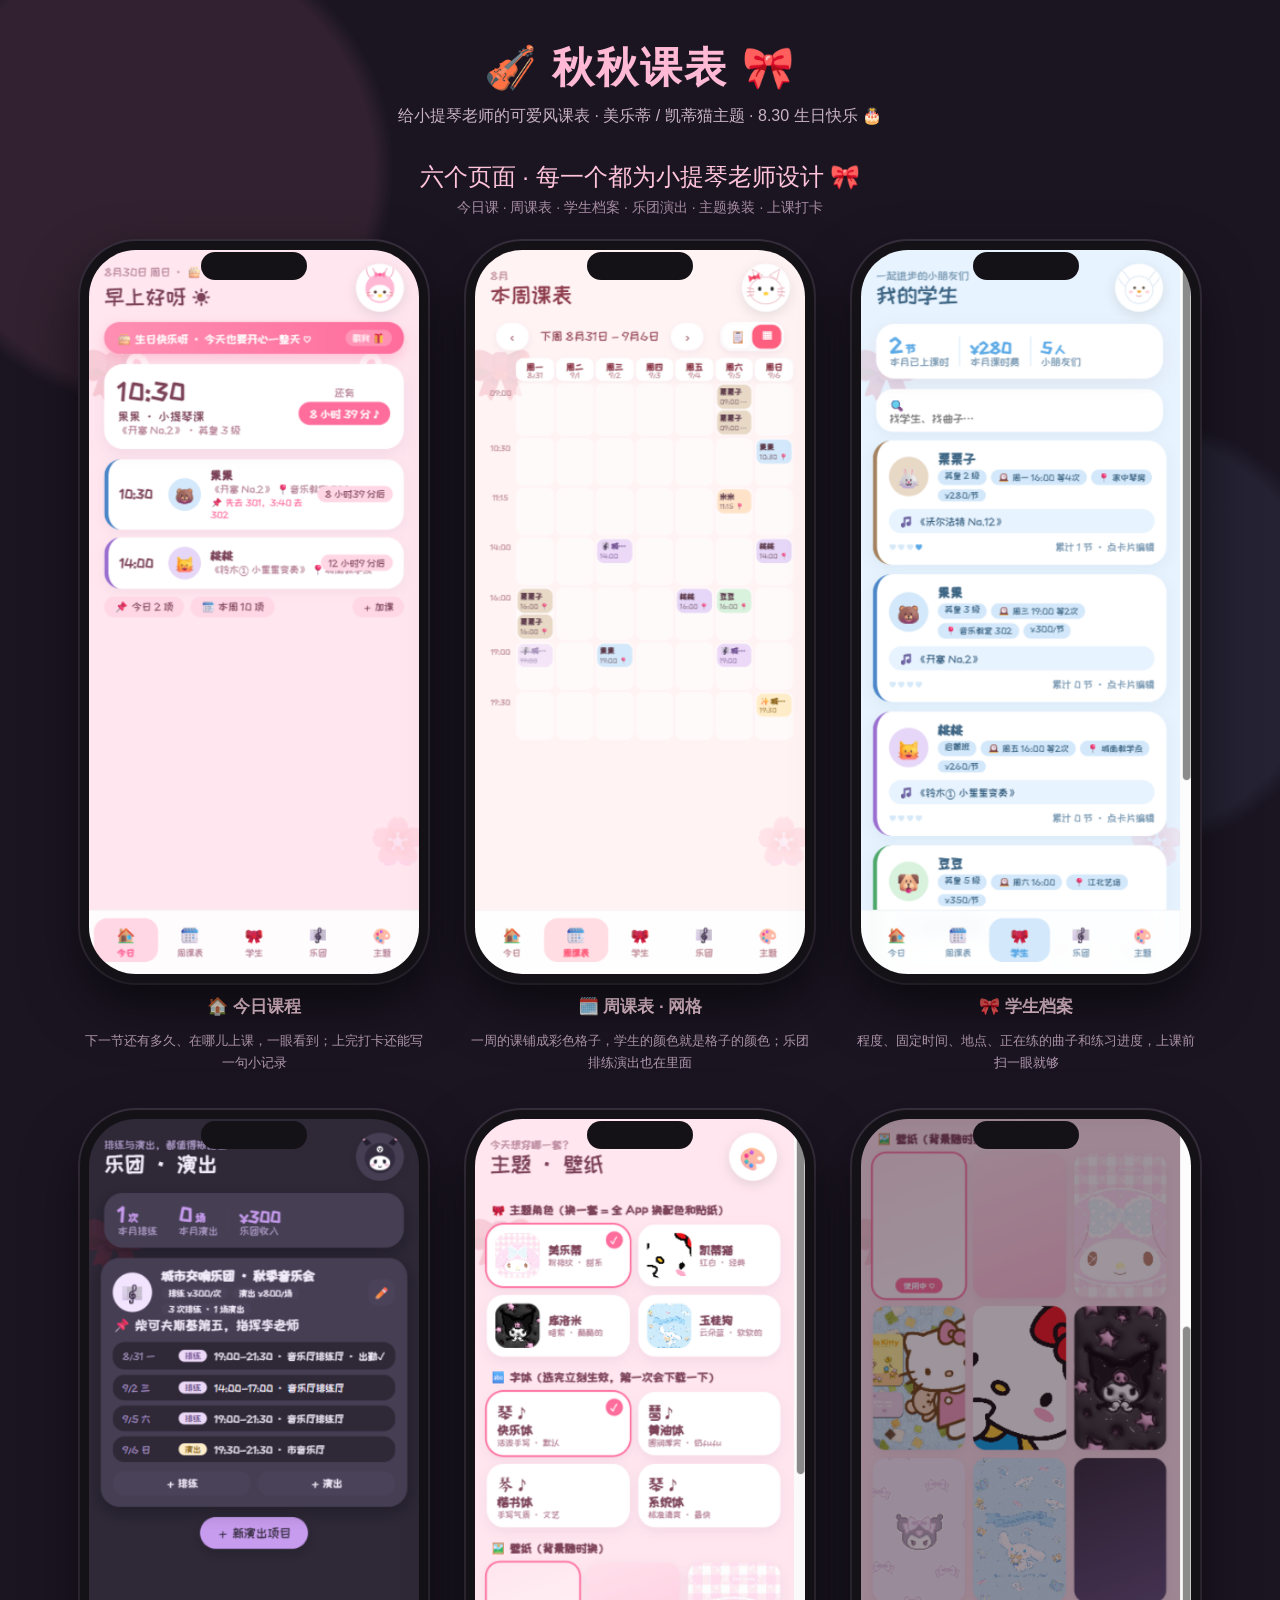
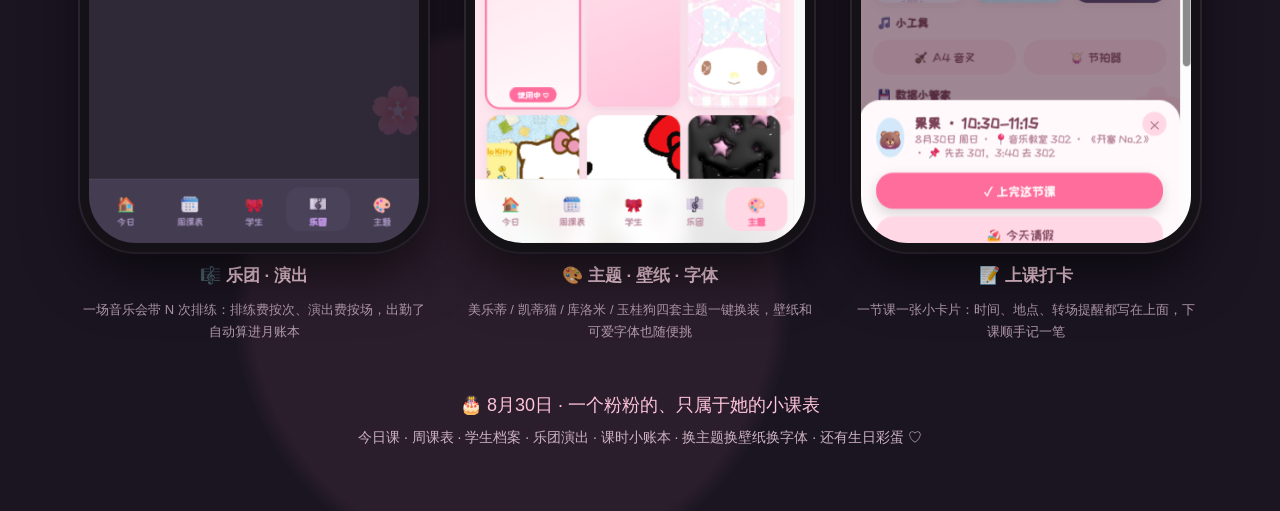
==== commit 9b87d009: "更名：琴琴课表 → 秋秋课表（App标题/manifest/页面文案/服务器/宣传图）" ====
--- a/mockup/share.html
+++ b/mockup/share.html
@@ -2,7 +2,7 @@
 <html lang="zh-CN">
 <head>
 <meta charset="UTF-8">
-<title>琴琴课表 · 宣传图</title>
+<title>秋秋课表 · 宣传图</title>
 <style>
 *{margin:0;padding:0;box-sizing:border-box}
 body{
@@ -39,7 +39,7 @@
 <div class="wrap">
 
 <div class="hero">
-  <h1>🎻 琴琴课表 🎀</h1>
+  <h1>🎻 秋秋课表 🎀</h1>
   <p>给小提琴老师的可爱风课表 · 美乐蒂 / 凯蒂猫主题 · 8.30 生日快乐 🎂</p>
 </div>
 
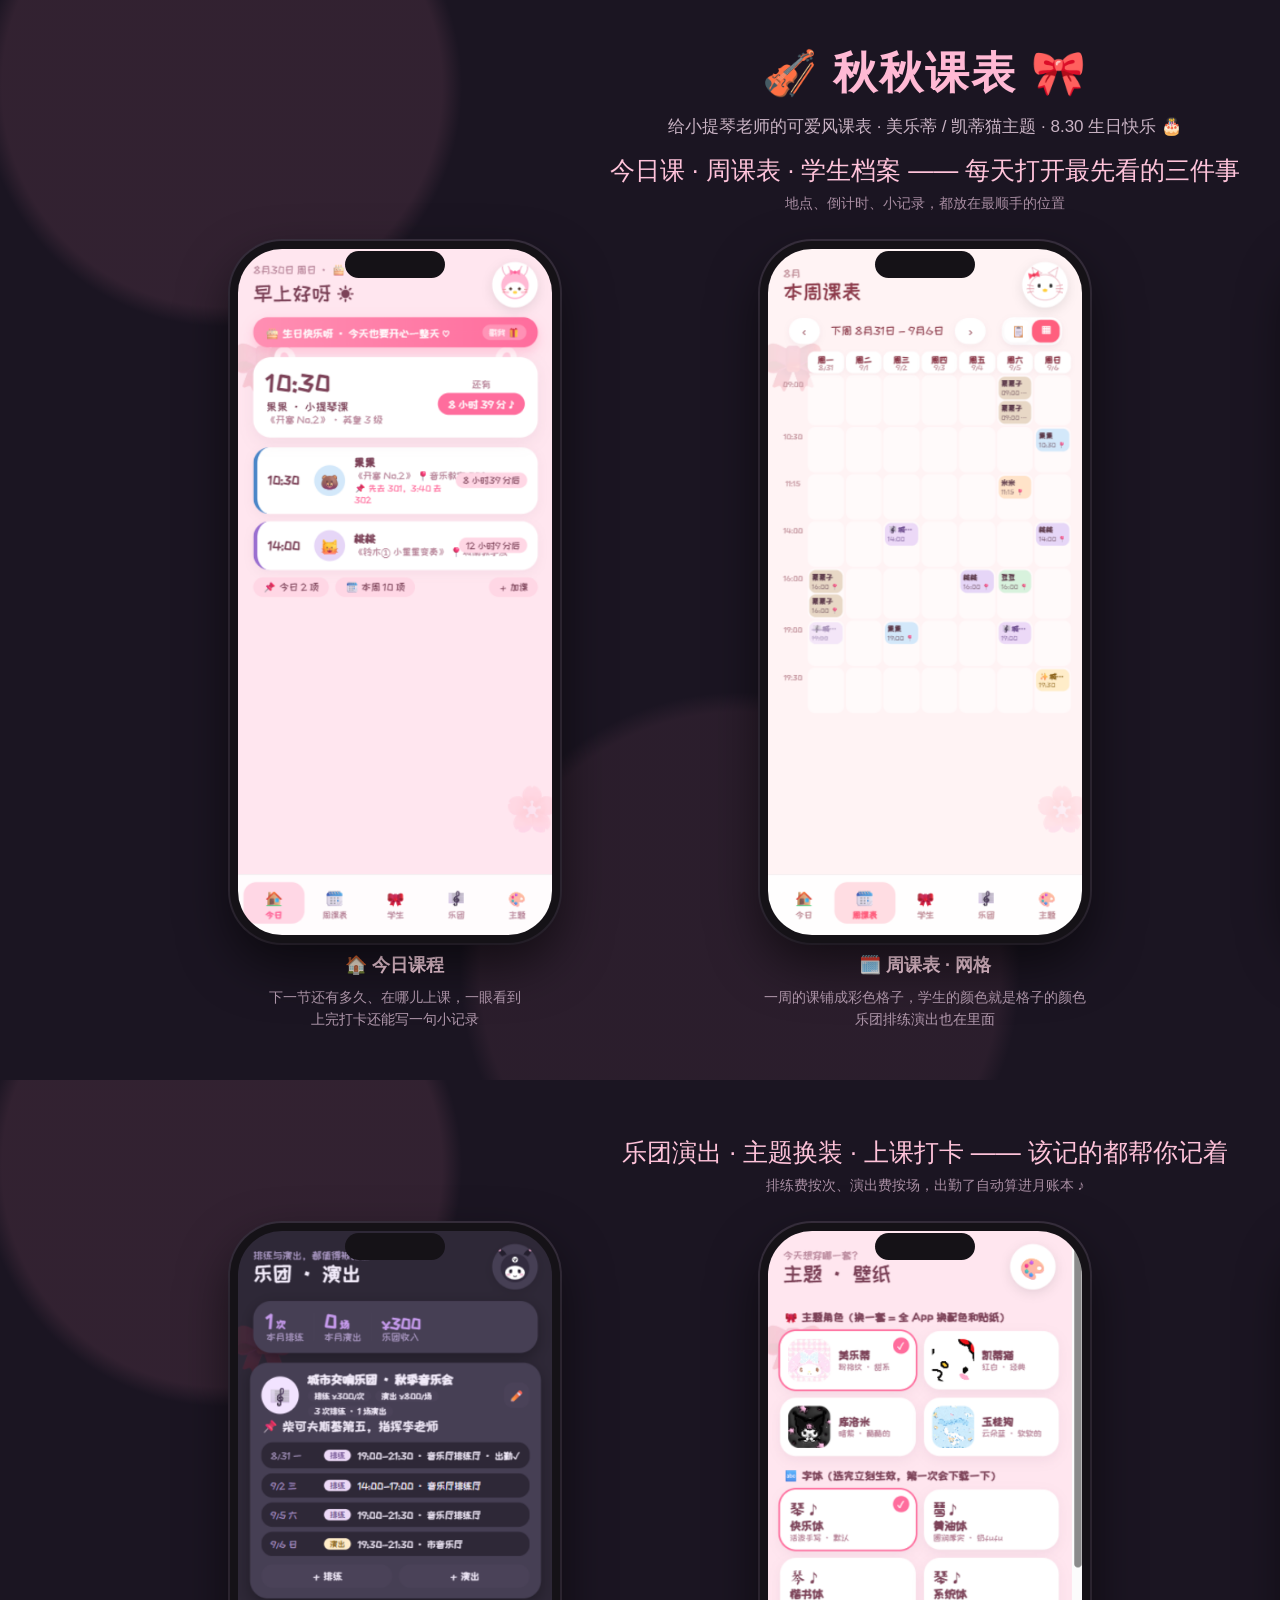
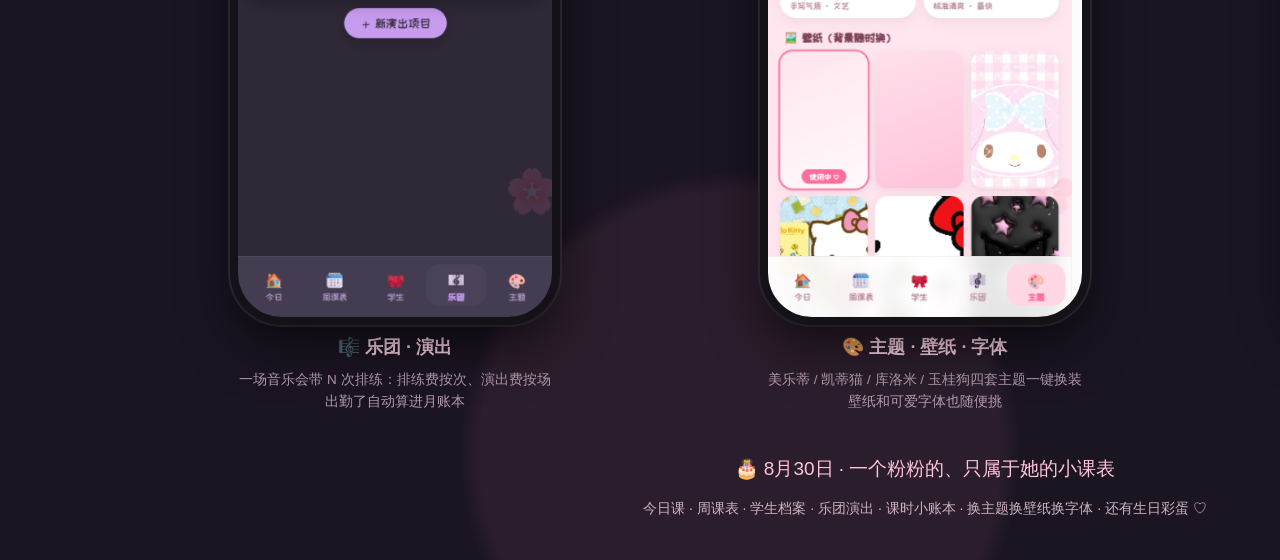
==== commit 99e02bc4: "宣传图高清重制：3700宽2倍渲染双板布局，2160/1080双档输出" ====
--- a/mockup/share.html
+++ b/mockup/share.html
@@ -5,93 +5,86 @@
 <title>秋秋课表 · 宣传图</title>
 <style>
 *{margin:0;padding:0;box-sizing:border-box}
-body{
+body{background:#0f0c12}
+.board{width:1850px;height:1080px;overflow:hidden;position:relative;
   font-family:'PingFang SC','Microsoft YaHei',sans-serif;
-  background:#1b1522;
+  background:#1b1522;color:#f2e9f0;
   background-image:
     radial-gradient(circle at 12% 8%, rgba(255,143,179,.10) 0 220px, transparent 240px),
     radial-gradient(circle at 88% 30%, rgba(150,190,255,.08) 0 200px, transparent 220px),
-    radial-gradient(circle at 40% 90%, rgba(255,143,179,.07) 0 260px, transparent 280px);
-  color:#f2e9f0;padding:40px 30px 60px;
-}
-.wrap{max-width:1760px;margin:0 auto}
-.hero{text-align:center;margin-bottom:10px}
-.hero h1{font-size:42px;color:#ffb9d4;letter-spacing:2px}
-.hero p{margin-top:10px;font-size:16px;color:#c9b3c4}
-.sec{margin-top:34px}
-.sec-t{font-size:24px;color:#ffc3da;margin-bottom:6px;text-align:center}
-.sec-s{font-size:14px;color:#a98ea3;text-align:center;margin-bottom:24px}
-.row{display:flex;gap:36px;flex-wrap:wrap;justify-content:center;align-items:flex-start}
-.item{display:flex;flex-direction:column;align-items:center;gap:12px}
-.item h3{font-size:17px;color:#ffd7e7}
-.item p{font-size:13px;color:#b39aae;max-width:350px;text-align:center;line-height:1.7}
-.phone{
-  width:348px;height:742px;background:#151217;border-radius:56px;padding:9px;
-  box-shadow:0 24px 54px rgba(0,0,0,.55), 0 0 0 2px #3a3140;position:relative;flex-shrink:0;
-}
-.phone img.shot{width:100%;height:100%;border-radius:47px;object-fit:cover;display:block}
-.island{position:absolute;top:11px;left:50%;transform:translateX(-50%);width:106px;height:28px;background:#151217;border-radius:17px;z-index:5}
-footer{margin-top:44px;text-align:center;font-size:14px;color:#cfb3c2;line-height:2}
-footer .big{font-size:18px;color:#ffc3da}
+    radial-gradient(circle at 40% 90%, rgba(255,143,179,.07) 0 260px, transparent 280px);}
+.hero{text-align:center;padding-top:44px}
+.hero h1{font-size:44px;color:#ffb9d4;letter-spacing:2px}
+.hero p{margin-top:12px;font-size:17px;color:#c9b3c4}
+.sec-t{font-size:25px;color:#ffc3da;margin-top:16px;text-align:center}
+.sec-s{font-size:14px;color:#a98ea3;text-align:center;margin-top:8px}
+.row{display:flex;gap:60px;justify-content:center;align-items:flex-start;margin-top:28px}
+.item{display:flex;flex-direction:column;align-items:center;gap:10px;width:470px}
+.item h3{font-size:18px;color:#ffd7e7}
+.item p{font-size:13.5px;color:#b39aae;text-align:center;line-height:1.65}
+.phone{width:330px;height:702px;background:#151217;border-radius:52px;padding:8px;
+  box-shadow:0 22px 50px rgba(0,0,0,.55), 0 0 0 2px #3a3140;position:relative}
+.phone img.shot{width:100%;height:100%;border-radius:44px;object-fit:cover;display:block}
+.island{position:absolute;top:10px;left:50%;transform:translateX(-50%);width:100px;height:27px;background:#151217;border-radius:16px;z-index:5}
+.foot{position:absolute;bottom:38px;left:0;right:0;text-align:center;font-size:14px;color:#cfb3c2;line-height:1.9}
+.foot .big{font-size:19px;color:#ffc3da;margin-bottom:8px}
+.hint{position:absolute;bottom:6px;right:14px;font-size:11px;color:#5e5266}
 </style>
 </head>
 <body>
-<div class="wrap">
 
-<div class="hero">
-  <h1>🎻 秋秋课表 🎀</h1>
-  <p>给小提琴老师的可爱风课表 · 美乐蒂 / 凯蒂猫主题 · 8.30 生日快乐 🎂</p>
-</div>
-
-<div class="sec">
-  <div class="sec-t">六个页面 · 每一个都为小提琴老师设计 🎀</div>
-  <div class="sec-s">今日课 · 周课表 · 学生档案 · 乐团演出 · 主题换装 · 上课打卡</div>
+<div class="board" id="b1">
+  <div class="hero">
+    <h1>🎻 秋秋课表 🎀</h1>
+    <p>给小提琴老师的可爱风课表 · 美乐蒂 / 凯蒂猫主题 · 8.30 生日快乐 🎂</p>
+  </div>
+  <div class="sec-t">今日课 · 周课表 · 学生档案 —— 每天打开最先看的三件事</div>
+  <div class="sec-s">地点、倒计时、小记录，都放在最顺手的位置</div>
   <div class="row">
-
     <div class="item">
-      <div class="phone"><div class="island"></div><img class="shot" src="promo_today.png" alt=""></div>
+      <div class="phone"><div class="island"></div><img class="shot" src="promo_today.png"></div>
       <h3>🏠 今日课程</h3>
-      <p>下一节还有多久、在哪儿上课，一眼看到；上完打卡还能写一句小记录</p>
+      <p>下一节还有多久、在哪儿上课，一眼看到<br>上完打卡还能写一句小记录</p>
     </div>
-
     <div class="item">
-      <div class="phone"><div class="island"></div><img class="shot" src="promo_week.png" alt=""></div>
+      <div class="phone"><div class="island"></div><img class="shot" src="promo_week.png"></div>
       <h3>🗓️ 周课表 · 网格</h3>
-      <p>一周的课铺成彩色格子，学生的颜色就是格子的颜色；乐团排练演出也在里面</p>
+      <p>一周的课铺成彩色格子，学生的颜色就是格子的颜色<br>乐团排练演出也在里面</p>
     </div>
-
     <div class="item">
-      <div class="phone"><div class="island"></div><img class="shot" src="promo_students.png" alt=""></div>
+      <div class="phone"><div class="island"></div><img class="shot" src="promo_students.png"></div>
       <h3>🎀 学生档案</h3>
-      <p>程度、固定时间、地点、正在练的曲子和练习进度，上课前扫一眼就够</p>
+      <p>程度、固定时间、地点、正在练的曲子和练习进度<br>上课前扫一眼就够</p>
     </div>
-
-    <div class="item">
-      <div class="phone"><div class="island"></div><img class="shot" src="promo_orch.png" alt=""></div>
-      <h3>🎼 乐团 · 演出</h3>
-      <p>一场音乐会带 N 次排练：排练费按次、演出费按场，出勤了自动算进月账本</p>
-    </div>
-
-    <div class="item">
-      <div class="phone"><div class="island"></div><img class="shot" src="promo_themes.png" alt=""></div>
-      <h3>🎨 主题 · 壁纸 · 字体</h3>
-      <p>美乐蒂 / 凯蒂猫 / 库洛米 / 玉桂狗四套主题一键换装，壁纸和可爱字体也随便挑</p>
-    </div>
-
-    <div class="item">
-      <div class="phone"><div class="island"></div><img class="shot" src="promo_sheet.png" alt=""></div>
-      <h3>📝 上课打卡</h3>
-      <p>一节课一张小卡片：时间、地点、转场提醒都写在上面，下课顺手记一笔</p>
-    </div>
-
   </div>
 </div>
 
-<footer>
-  <div class="big">🎂 8月30日 · 一个粉粉的、只属于她的小课表</div>
-  今日课 · 周课表 · 学生档案 · 乐团演出 · 课时小账本 · 换主题换壁纸换字体 · 还有生日彩蛋 ♡
-</footer>
+<div class="board" id="b2">
+  <div class="sec-t" style="margin-top:56px">乐团演出 · 主题换装 · 上课打卡 —— 该记的都帮你记着</div>
+  <div class="sec-s">排练费按次、演出费按场，出勤了自动算进月账本 ♪</div>
+  <div class="row">
+    <div class="item">
+      <div class="phone"><div class="island"></div><img class="shot" src="promo_orch.png"></div>
+      <h3>🎼 乐团 · 演出</h3>
+      <p>一场音乐会带 N 次排练：排练费按次、演出费按场<br>出勤了自动算进月账本</p>
+    </div>
+    <div class="item">
+      <div class="phone"><div class="island"></div><img class="shot" src="promo_themes.png"></div>
+      <h3>🎨 主题 · 壁纸 · 字体</h3>
+      <p>美乐蒂 / 凯蒂猫 / 库洛米 / 玉桂狗四套主题一键换装<br>壁纸和可爱字体也随便挑</p>
+    </div>
+    <div class="item">
+      <div class="phone"><div class="island"></div><img class="shot" src="promo_sheet.png"></div>
+      <h3>📝 上课打卡</h3>
+      <p>一节课一张小卡片：时间、地点、转场提醒都写在上面<br>下课顺手记一笔</p>
+    </div>
+  </div>
+  <div class="foot">
+    <div class="big">🎂 8月30日 · 一个粉粉的、只属于她的小课表</div>
+    今日课 · 周课表 · 学生档案 · 乐团演出 · 课时小账本 · 换主题换壁纸换字体 · 还有生日彩蛋 ♡
+  </div>
+  <div class="hint">qinqin · 2026</div>
+</div>
 
-</div>
 </body>
 </html>
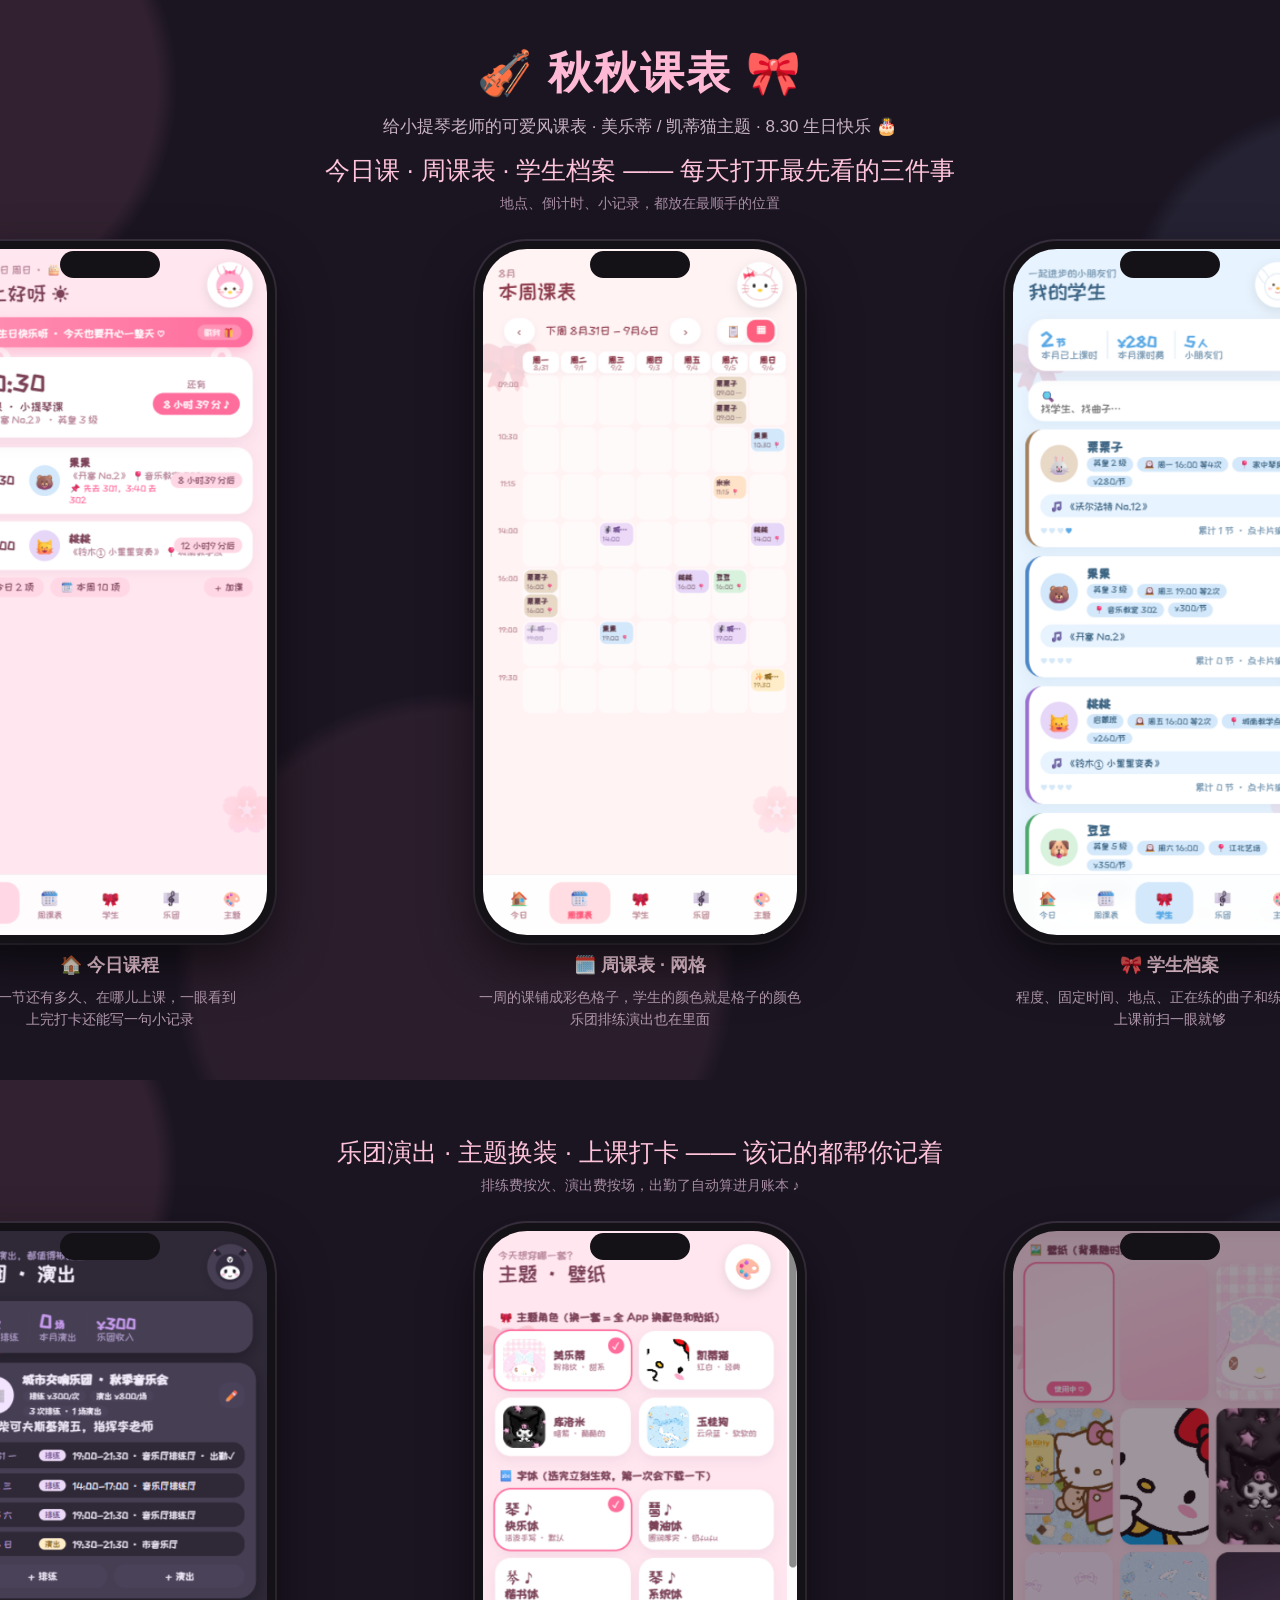
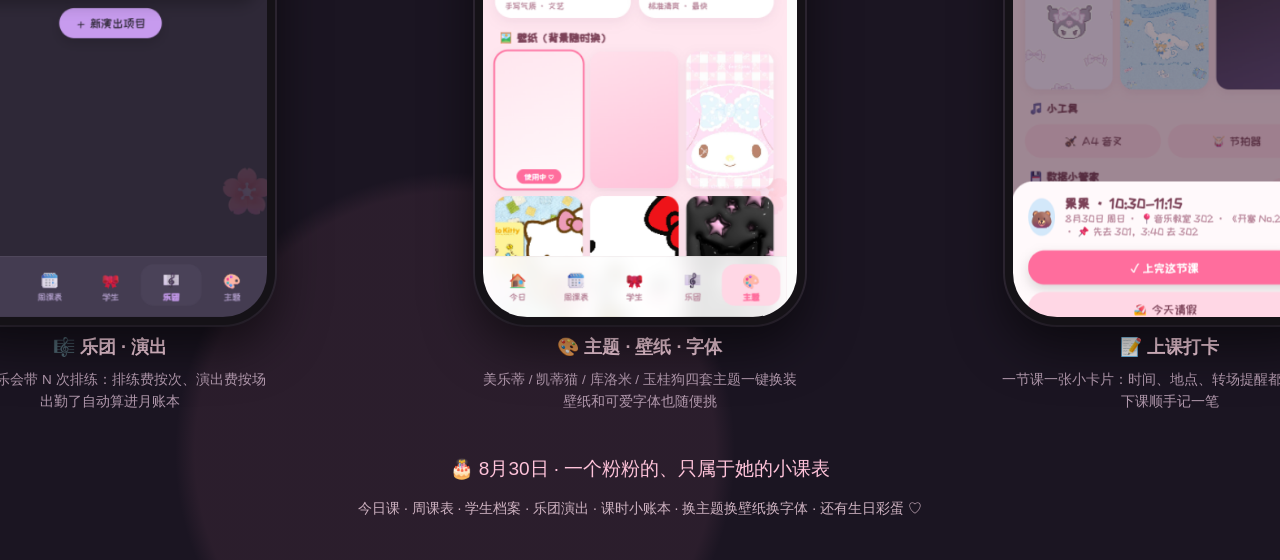
==== commit 664db07a: "宣传板居中布局修复；母版按内容原始分辨率导出" ====
--- a/mockup/share.html
+++ b/mockup/share.html
@@ -5,7 +5,8 @@
 <title>秋秋课表 · 宣传图</title>
 <style>
 *{margin:0;padding:0;box-sizing:border-box}
-body{background:#0f0c12}
+html,body{width:100%}
+body{background:#0f0c12;display:flex;flex-direction:column;align-items:center}
 .board{width:1850px;height:1080px;overflow:hidden;position:relative;
   font-family:'PingFang SC','Microsoft YaHei',sans-serif;
   background:#1b1522;color:#f2e9f0;
